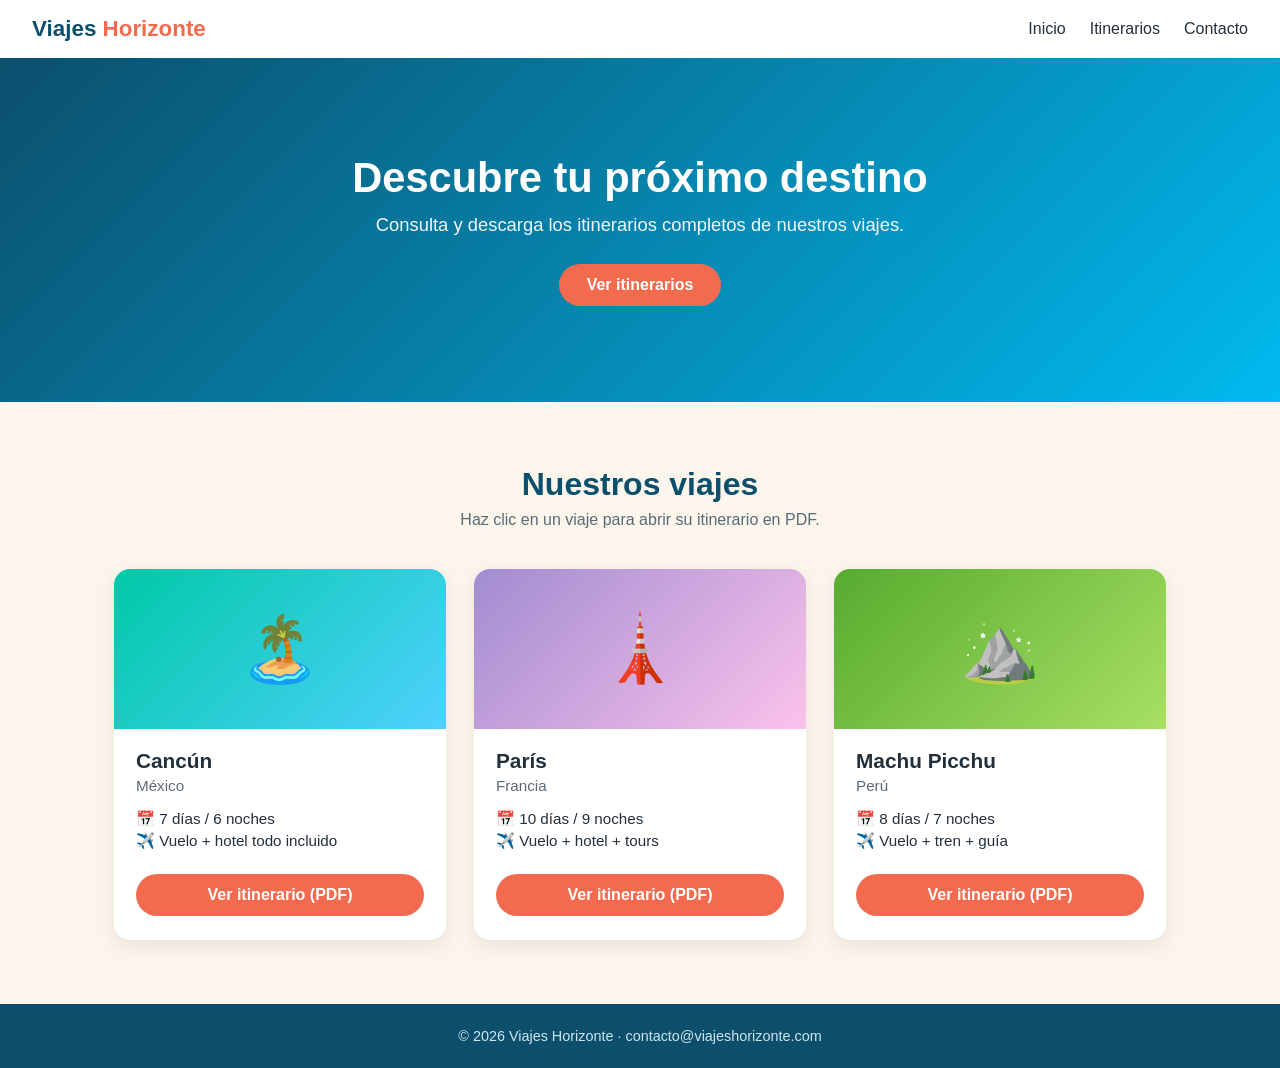
==== index.html @ 3c6ea2c0 "first upload finished website" ====
<!DOCTYPE html>
<html lang="es">
<head>
  <meta charset="UTF-8">
  <meta name="viewport" content="width=device-width, initial-scale=1.0">
  <title>Viajes Horizonte</title>
  <style>
    :root {
      --azul: #0b4f6c;
      --turquesa: #01baef;
      --arena: #fbf5ec;
      --coral: #f26b4f;
      --texto: #22303c;
    }
    * { box-sizing: border-box; }
    body {
      margin: 0;
      font-family: "Segoe UI", Arial, sans-serif;
      color: var(--texto);
      background: var(--arena);
    }

    /* Barra de navegación */
    nav {
      display: flex;
      justify-content: space-between;
      align-items: center;
      padding: 16px 32px;
      background: #fff;
      box-shadow: 0 2px 8px rgba(0,0,0,.06);
    }
    .logo { font-size: 1.4rem; font-weight: 700; color: var(--azul); text-decoration: none; }
    .logo span { color: var(--coral); }
    nav ul { list-style: none; display: flex; gap: 24px; margin: 0; padding: 0; }
    nav a { color: var(--texto); text-decoration: none; }
    nav a:hover { color: var(--coral); }

    /* Portada */
    .hero {
      padding: 96px 24px;
      text-align: center;
      color: #fff;
      background: linear-gradient(135deg, var(--azul), var(--turquesa));
    }
    .hero h1 { font-size: 2.6rem; margin: 0 0 12px; }
    .hero p { font-size: 1.15rem; margin: 0 auto 28px; max-width: 560px; opacity: .95; }
    .boton {
      display: inline-block;
      padding: 12px 28px;
      border-radius: 999px;
      background: var(--coral);
      color: #fff;
      text-decoration: none;
      font-weight: 600;
    }
    .boton:hover { filter: brightness(1.08); }

    /* Itinerarios */
    main { max-width: 1100px; margin: 0 auto; padding: 64px 24px; }
    main h2 { text-align: center; font-size: 2rem; color: var(--azul); margin: 0 0 8px; }
    .subtitulo { text-align: center; margin: 0 0 40px; color: #5a6b78; }
    .viajes {
      display: grid;
      grid-template-columns: repeat(auto-fit, minmax(280px, 1fr));
      gap: 28px;
    }
    .tarjeta {
      background: #fff;
      border-radius: 16px;
      overflow: hidden;
      box-shadow: 0 6px 20px rgba(0,0,0,.08);
      display: flex;
      flex-direction: column;
      transition: transform .2s;
    }
    .tarjeta:hover { transform: translateY(-4px); }
    .imagen {
      height: 160px;
      display: flex;
      align-items: center;
      justify-content: center;
      font-size: 4rem;
    }
    .cancun { background: linear-gradient(135deg, #00c9a7, #4fd1ff); }
    .paris  { background: linear-gradient(135deg, #a18cd1, #fbc2eb); }
    .machu  { background: linear-gradient(135deg, #56ab2f, #a8e063); }
    .contenido { padding: 20px 22px 24px; display: flex; flex-direction: column; flex: 1; }
    .contenido h3 { margin: 0 0 4px; font-size: 1.3rem; }
    .pais { margin: 0 0 12px; color: #5a6b78; font-size: .95rem; }
    .detalles { list-style: none; padding: 0; margin: 0 0 20px; font-size: .95rem; }
    .detalles li { margin: 4px 0; }
    .contenido .boton { margin-top: auto; text-align: center; }

    footer {
      text-align: center;
      padding: 24px;
      background: var(--azul);
      color: #cfe6f0;
      font-size: .9rem;
    }

    @media (max-width: 600px) {
      nav { flex-direction: column; gap: 12px; padding: 16px; }
      .hero { padding: 64px 16px; }
      .hero h1 { font-size: 2rem; }
    }
  </style>
</head>
<body>
  <nav>
    <a href="#" class="logo">Viajes <span>Horizonte</span></a>
    <ul>
      <li><a href="#">Inicio</a></li>
      <li><a href="#itinerarios">Itinerarios</a></li>
      <li><a href="#contacto">Contacto</a></li>
    </ul>
  </nav>

  <header class="hero">
    <h1>Descubre tu próximo destino</h1>
    <p>Consulta y descarga los itinerarios completos de nuestros viajes.</p>
    <a href="#itinerarios" class="boton">Ver itinerarios</a>
  </header>

  <main id="itinerarios">
    <h2>Nuestros viajes</h2>
    <p class="subtitulo">Haz clic en un viaje para abrir su itinerario en PDF.</p>

    <div class="viajes">
      <article class="tarjeta">
        <div class="imagen cancun">🏝️</div>
        <div class="contenido">
          <h3>Cancún</h3>
          <p class="pais">México</p>
          <ul class="detalles">
            <li>📅 7 días / 6 noches</li>
            <li>✈️ Vuelo + hotel todo incluido</li>
          </ul>
          <a href="pdfs/itinerario-cancun.pdf" target="_blank" class="boton">Ver itinerario (PDF)</a>
        </div>
      </article>

      <article class="tarjeta">
        <div class="imagen paris">🗼</div>
        <div class="contenido">
          <h3>París</h3>
          <p class="pais">Francia</p>
          <ul class="detalles">
            <li>📅 10 días / 9 noches</li>
            <li>✈️ Vuelo + hotel + tours</li>
          </ul>
          <a href="pdfs/itinerario-paris.pdf" target="_blank" class="boton">Ver itinerario (PDF)</a>
        </div>
      </article>

      <article class="tarjeta">
        <div class="imagen machu">⛰️</div>
        <div class="contenido">
          <h3>Machu Picchu</h3>
          <p class="pais">Perú</p>
          <ul class="detalles">
            <li>📅 8 días / 7 noches</li>
            <li>✈️ Vuelo + tren + guía</li>
          </ul>
          <a href="pdfs/itinerario-machu-picchu.pdf" target="_blank" class="boton">Ver itinerario (PDF)</a>
        </div>
      </article>
    </div>
  </main>

  <footer id="contacto">
    © 2026 Viajes Horizonte · contacto@viajeshorizonte.com
  </footer>
</body>
</html>
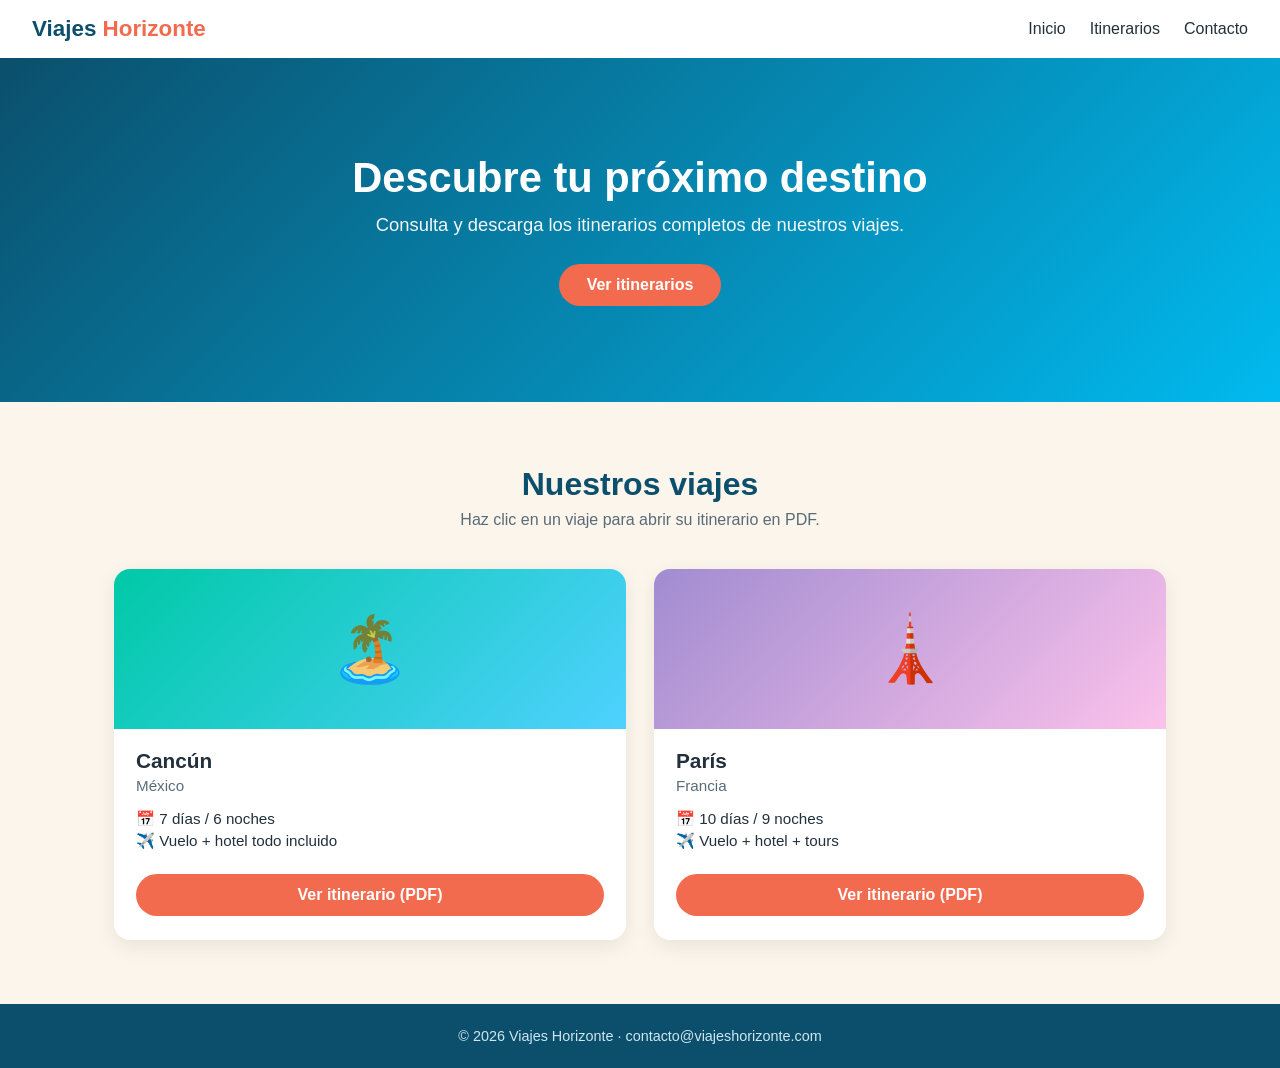
==== commit eb47c146: "fix" ====
--- a/index.html
+++ b/index.html
@@ -152,19 +152,6 @@
           <a href="pdfs/itinerario-paris.pdf" target="_blank" class="boton">Ver itinerario (PDF)</a>
         </div>
       </article>
-
-      <article class="tarjeta">
-        <div class="imagen machu">⛰️</div>
-        <div class="contenido">
-          <h3>Machu Picchu</h3>
-          <p class="pais">Perú</p>
-          <ul class="detalles">
-            <li>📅 8 días / 7 noches</li>
-            <li>✈️ Vuelo + tren + guía</li>
-          </ul>
-          <a href="pdfs/itinerario-machu-picchu.pdf" target="_blank" class="boton">Ver itinerario (PDF)</a>
-        </div>
-      </article>
     </div>
   </main>
 
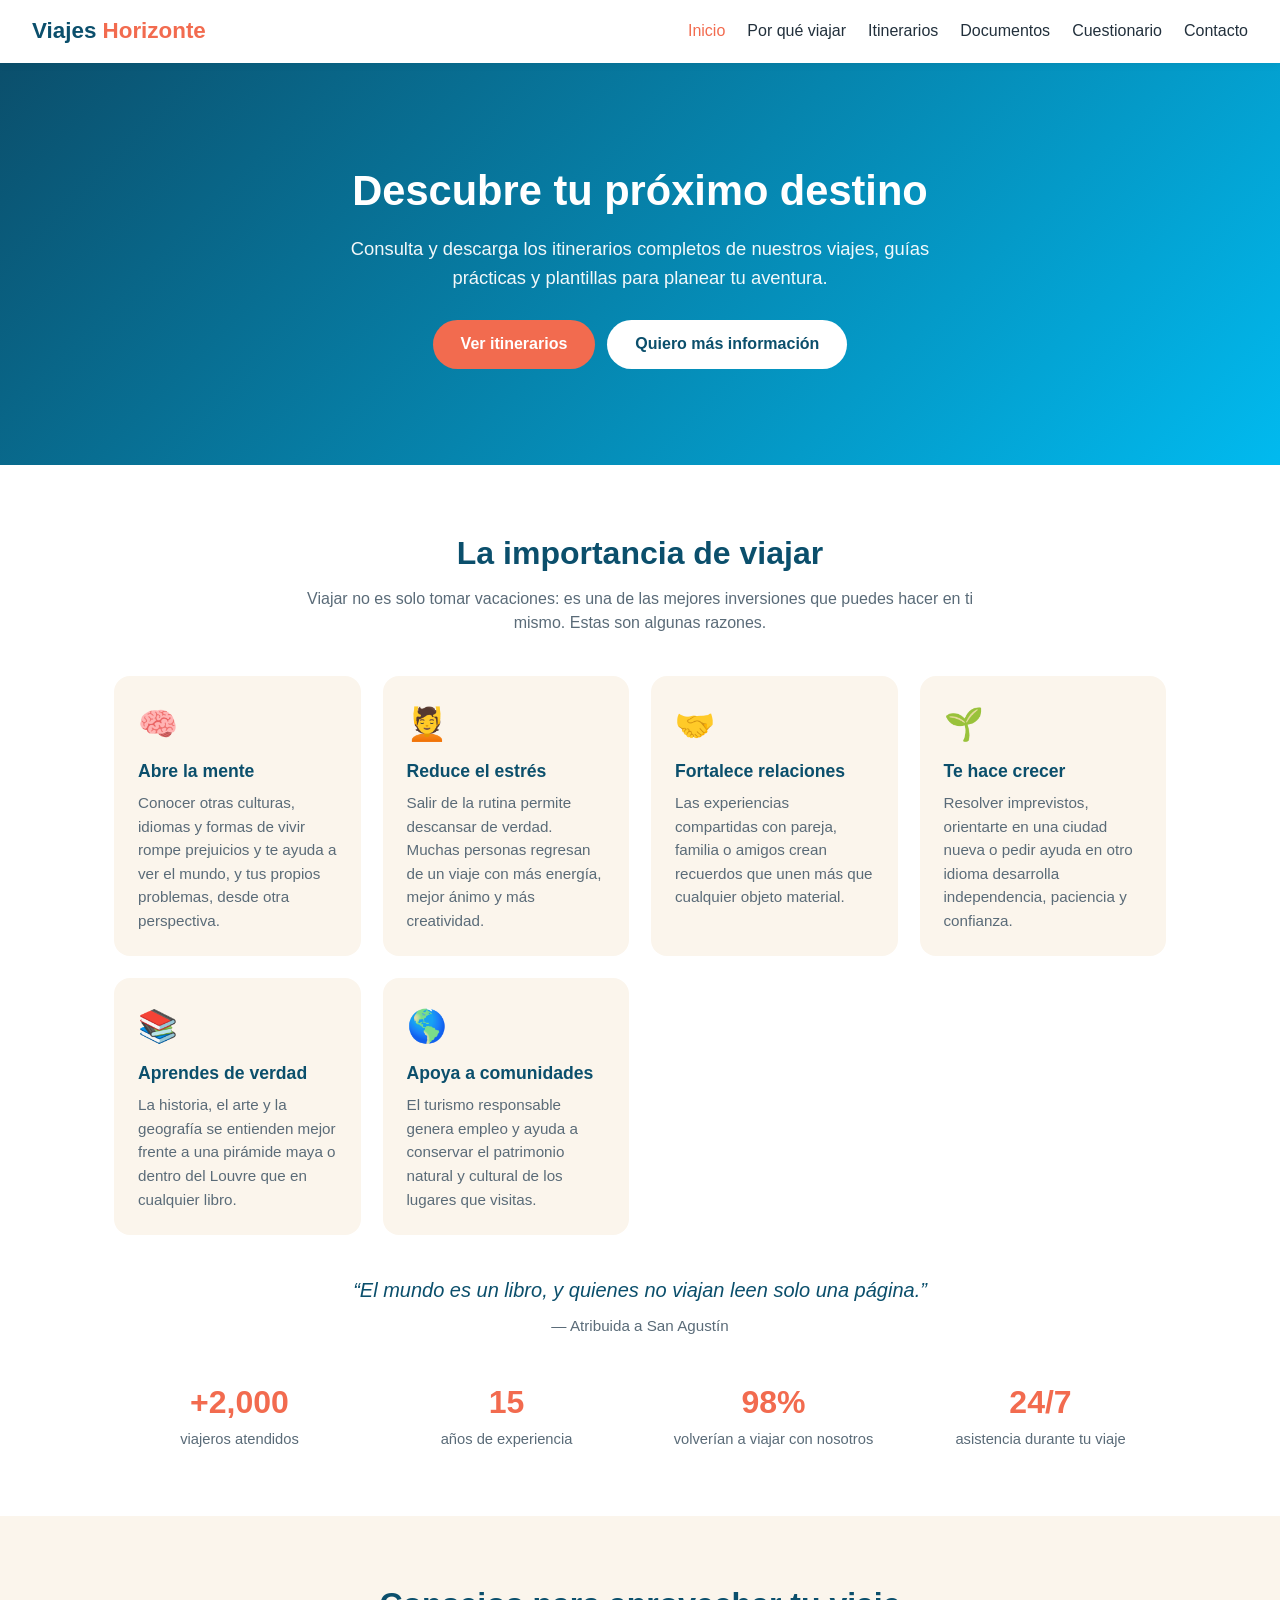
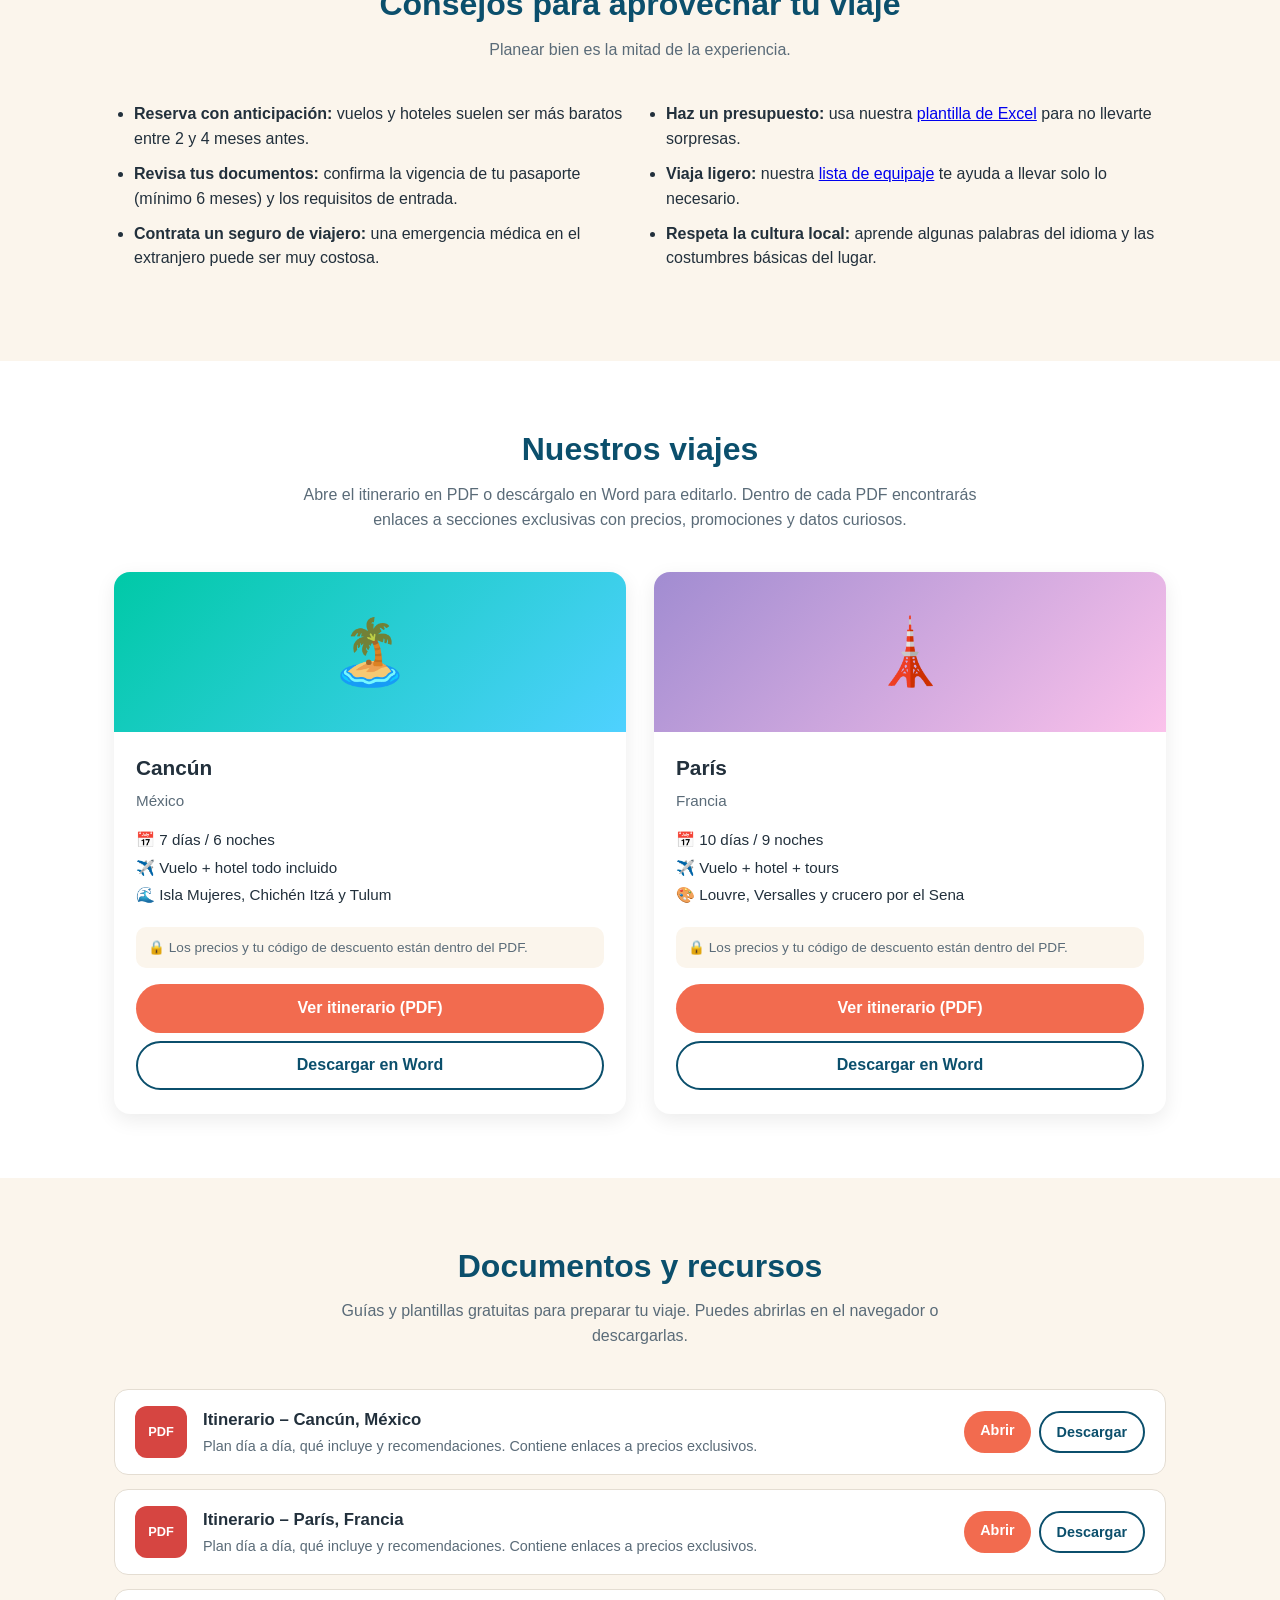
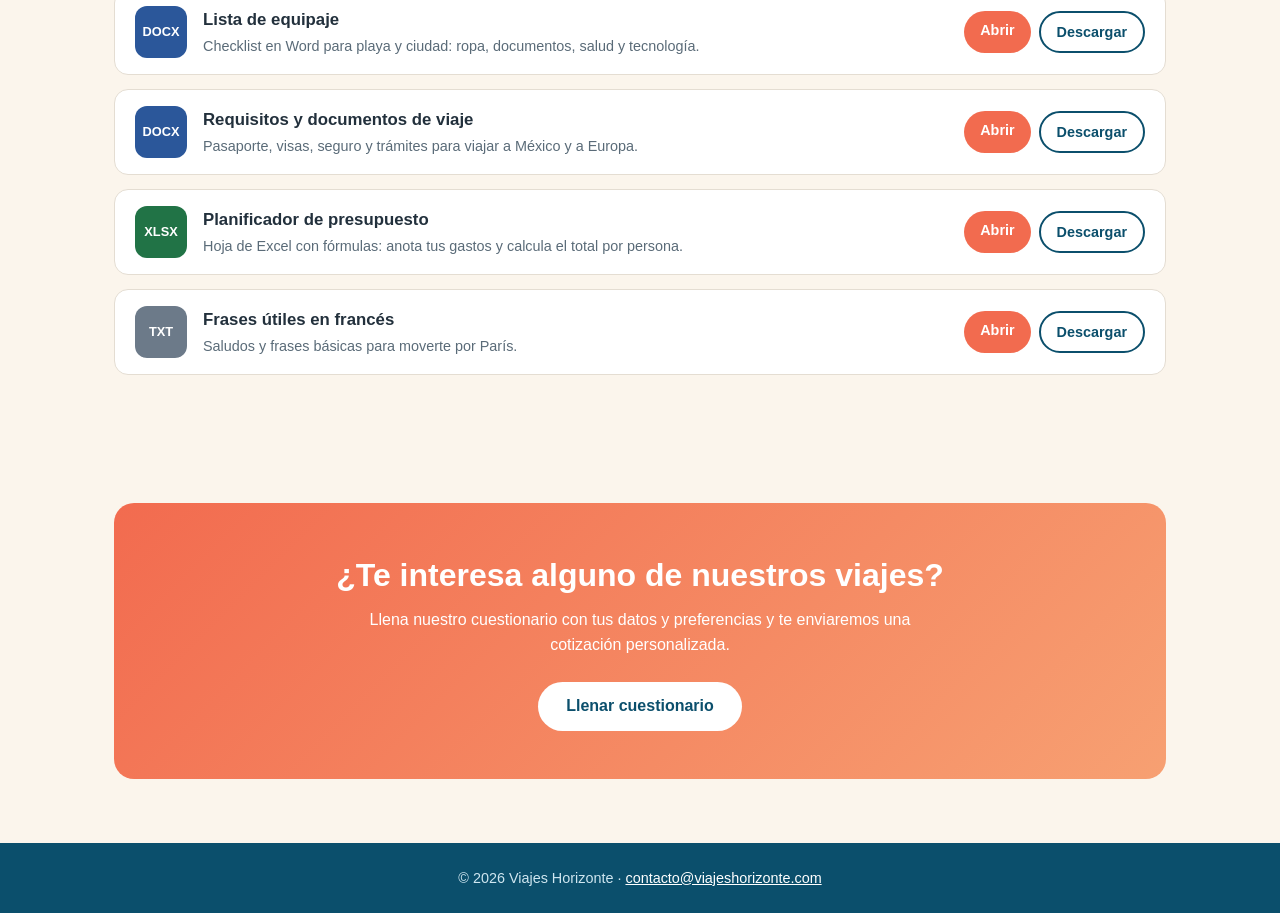
==== commit 12aa7964: "Ampliar sitio: por qué viajar, cuestionario, secciones exclusivas desde PDF y documentos descargable" ====
--- a/index.html
+++ b/index.html
@@ -4,159 +4,248 @@
   <meta charset="UTF-8">
   <meta name="viewport" content="width=device-width, initial-scale=1.0">
   <title>Viajes Horizonte</title>
-  <style>
-    :root {
-      --azul: #0b4f6c;
-      --turquesa: #01baef;
-      --arena: #fbf5ec;
-      --coral: #f26b4f;
-      --texto: #22303c;
-    }
-    * { box-sizing: border-box; }
-    body {
-      margin: 0;
-      font-family: "Segoe UI", Arial, sans-serif;
-      color: var(--texto);
-      background: var(--arena);
-    }
-
-    /* Barra de navegación */
-    nav {
-      display: flex;
-      justify-content: space-between;
-      align-items: center;
-      padding: 16px 32px;
-      background: #fff;
-      box-shadow: 0 2px 8px rgba(0,0,0,.06);
-    }
-    .logo { font-size: 1.4rem; font-weight: 700; color: var(--azul); text-decoration: none; }
-    .logo span { color: var(--coral); }
-    nav ul { list-style: none; display: flex; gap: 24px; margin: 0; padding: 0; }
-    nav a { color: var(--texto); text-decoration: none; }
-    nav a:hover { color: var(--coral); }
-
-    /* Portada */
-    .hero {
-      padding: 96px 24px;
-      text-align: center;
-      color: #fff;
-      background: linear-gradient(135deg, var(--azul), var(--turquesa));
-    }
-    .hero h1 { font-size: 2.6rem; margin: 0 0 12px; }
-    .hero p { font-size: 1.15rem; margin: 0 auto 28px; max-width: 560px; opacity: .95; }
-    .boton {
-      display: inline-block;
-      padding: 12px 28px;
-      border-radius: 999px;
-      background: var(--coral);
-      color: #fff;
-      text-decoration: none;
-      font-weight: 600;
-    }
-    .boton:hover { filter: brightness(1.08); }
-
-    /* Itinerarios */
-    main { max-width: 1100px; margin: 0 auto; padding: 64px 24px; }
-    main h2 { text-align: center; font-size: 2rem; color: var(--azul); margin: 0 0 8px; }
-    .subtitulo { text-align: center; margin: 0 0 40px; color: #5a6b78; }
-    .viajes {
-      display: grid;
-      grid-template-columns: repeat(auto-fit, minmax(280px, 1fr));
-      gap: 28px;
-    }
-    .tarjeta {
-      background: #fff;
-      border-radius: 16px;
-      overflow: hidden;
-      box-shadow: 0 6px 20px rgba(0,0,0,.08);
-      display: flex;
-      flex-direction: column;
-      transition: transform .2s;
-    }
-    .tarjeta:hover { transform: translateY(-4px); }
-    .imagen {
-      height: 160px;
-      display: flex;
-      align-items: center;
-      justify-content: center;
-      font-size: 4rem;
-    }
-    .cancun { background: linear-gradient(135deg, #00c9a7, #4fd1ff); }
-    .paris  { background: linear-gradient(135deg, #a18cd1, #fbc2eb); }
-    .machu  { background: linear-gradient(135deg, #56ab2f, #a8e063); }
-    .contenido { padding: 20px 22px 24px; display: flex; flex-direction: column; flex: 1; }
-    .contenido h3 { margin: 0 0 4px; font-size: 1.3rem; }
-    .pais { margin: 0 0 12px; color: #5a6b78; font-size: .95rem; }
-    .detalles { list-style: none; padding: 0; margin: 0 0 20px; font-size: .95rem; }
-    .detalles li { margin: 4px 0; }
-    .contenido .boton { margin-top: auto; text-align: center; }
-
-    footer {
-      text-align: center;
-      padding: 24px;
-      background: var(--azul);
-      color: #cfe6f0;
-      font-size: .9rem;
-    }
-
-    @media (max-width: 600px) {
-      nav { flex-direction: column; gap: 12px; padding: 16px; }
-      .hero { padding: 64px 16px; }
-      .hero h1 { font-size: 2rem; }
-    }
-  </style>
+  <meta name="description" content="Itinerarios de viaje, guías descargables y asesoría personalizada de Viajes Horizonte.">
+  <link rel="stylesheet" href="estilos.css">
 </head>
 <body>
   <nav>
-    <a href="#" class="logo">Viajes <span>Horizonte</span></a>
+    <a href="index.html" class="logo">Viajes <span>Horizonte</span></a>
     <ul>
-      <li><a href="#">Inicio</a></li>
+      <li><a href="#inicio" class="activo">Inicio</a></li>
+      <li><a href="#por-que-viajar">Por qué viajar</a></li>
       <li><a href="#itinerarios">Itinerarios</a></li>
+      <li><a href="#documentos">Documentos</a></li>
+      <li><a href="cuestionario.html">Cuestionario</a></li>
       <li><a href="#contacto">Contacto</a></li>
     </ul>
   </nav>
 
-  <header class="hero">
+  <header class="hero" id="inicio">
     <h1>Descubre tu próximo destino</h1>
-    <p>Consulta y descarga los itinerarios completos de nuestros viajes.</p>
-    <a href="#itinerarios" class="boton">Ver itinerarios</a>
+    <p>Consulta y descarga los itinerarios completos de nuestros viajes, guías prácticas y plantillas para planear tu aventura.</p>
+    <div class="acciones">
+      <a href="#itinerarios" class="boton">Ver itinerarios</a>
+      <a href="cuestionario.html" class="boton secundario">Quiero más información</a>
+    </div>
   </header>
 
-  <main id="itinerarios">
-    <h2>Nuestros viajes</h2>
-    <p class="subtitulo">Haz clic en un viaje para abrir su itinerario en PDF.</p>
-
-    <div class="viajes">
-      <article class="tarjeta">
-        <div class="imagen cancun">🏝️</div>
-        <div class="contenido">
-          <h3>Cancún</h3>
-          <p class="pais">México</p>
-          <ul class="detalles">
-            <li>📅 7 días / 6 noches</li>
-            <li>✈️ Vuelo + hotel todo incluido</li>
-          </ul>
-          <a href="pdfs/itinerario-cancun.pdf" target="_blank" class="boton">Ver itinerario (PDF)</a>
-        </div>
-      </article>
-
-      <article class="tarjeta">
-        <div class="imagen paris">🗼</div>
-        <div class="contenido">
-          <h3>París</h3>
-          <p class="pais">Francia</p>
-          <ul class="detalles">
-            <li>📅 10 días / 9 noches</li>
-            <li>✈️ Vuelo + hotel + tours</li>
-          </ul>
-          <a href="pdfs/itinerario-paris.pdf" target="_blank" class="boton">Ver itinerario (PDF)</a>
-        </div>
-      </article>
+  <!-- La importancia de viajar -->
+  <div class="banda">
+    <section id="por-que-viajar">
+      <h2>La importancia de viajar</h2>
+      <p class="subtitulo">Viajar no es solo tomar vacaciones: es una de las mejores inversiones que puedes hacer en ti mismo. Estas son algunas razones.</p>
+
+      <div class="beneficios">
+        <article class="beneficio">
+          <div class="icono">🧠</div>
+          <h3>Abre la mente</h3>
+          <p>Conocer otras culturas, idiomas y formas de vivir rompe prejuicios y te ayuda a ver el mundo, y tus propios problemas, desde otra perspectiva.</p>
+        </article>
+        <article class="beneficio">
+          <div class="icono">💆</div>
+          <h3>Reduce el estrés</h3>
+          <p>Salir de la rutina permite descansar de verdad. Muchas personas regresan de un viaje con más energía, mejor ánimo y más creatividad.</p>
+        </article>
+        <article class="beneficio">
+          <div class="icono">🤝</div>
+          <h3>Fortalece relaciones</h3>
+          <p>Las experiencias compartidas con pareja, familia o amigos crean recuerdos que unen más que cualquier objeto material.</p>
+        </article>
+        <article class="beneficio">
+          <div class="icono">🌱</div>
+          <h3>Te hace crecer</h3>
+          <p>Resolver imprevistos, orientarte en una ciudad nueva o pedir ayuda en otro idioma desarrolla independencia, paciencia y confianza.</p>
+        </article>
+        <article class="beneficio">
+          <div class="icono">📚</div>
+          <h3>Aprendes de verdad</h3>
+          <p>La historia, el arte y la geografía se entienden mejor frente a una pirámide maya o dentro del Louvre que en cualquier libro.</p>
+        </article>
+        <article class="beneficio">
+          <div class="icono">🌎</div>
+          <h3>Apoya a comunidades</h3>
+          <p>El turismo responsable genera empleo y ayuda a conservar el patrimonio natural y cultural de los lugares que visitas.</p>
+        </article>
+      </div>
+
+      <blockquote class="cita">
+        “El mundo es un libro, y quienes no viajan leen solo una página.”
+        <cite>— Atribuida a San Agustín</cite>
+      </blockquote>
+
+      <div class="cifras">
+        <div class="cifra"><strong>+2,000</strong><span>viajeros atendidos</span></div>
+        <div class="cifra"><strong>15</strong><span>años de experiencia</span></div>
+        <div class="cifra"><strong>98%</strong><span>volverían a viajar con nosotros</span></div>
+        <div class="cifra"><strong>24/7</strong><span>asistencia durante tu viaje</span></div>
+      </div>
+    </section>
+  </div>
+
+  <section>
+    <h2>Consejos para aprovechar tu viaje</h2>
+    <p class="subtitulo">Planear bien es la mitad de la experiencia.</p>
+    <ul class="consejos">
+      <li><strong>Reserva con anticipación:</strong> vuelos y hoteles suelen ser más baratos entre 2 y 4 meses antes.</li>
+      <li><strong>Revisa tus documentos:</strong> confirma la vigencia de tu pasaporte (mínimo 6 meses) y los requisitos de entrada.</li>
+      <li><strong>Contrata un seguro de viajero:</strong> una emergencia médica en el extranjero puede ser muy costosa.</li>
+      <li><strong>Haz un presupuesto:</strong> usa nuestra <a href="#documentos">plantilla de Excel</a> para no llevarte sorpresas.</li>
+      <li><strong>Viaja ligero:</strong> nuestra <a href="#documentos">lista de equipaje</a> te ayuda a llevar solo lo necesario.</li>
+      <li><strong>Respeta la cultura local:</strong> aprende algunas palabras del idioma y las costumbres básicas del lugar.</li>
+    </ul>
+  </section>
+
+  <!-- Itinerarios -->
+  <div class="banda">
+    <section id="itinerarios">
+      <h2>Nuestros viajes</h2>
+      <p class="subtitulo">Abre el itinerario en PDF o descárgalo en Word para editarlo. Dentro de cada PDF encontrarás enlaces a secciones exclusivas con precios, promociones y datos curiosos.</p>
+
+      <div class="viajes">
+        <article class="tarjeta">
+          <div class="imagen cancun">🏝️</div>
+          <div class="contenido">
+            <h3>Cancún</h3>
+            <p class="pais">México</p>
+            <ul class="detalles">
+              <li>📅 7 días / 6 noches</li>
+              <li>✈️ Vuelo + hotel todo incluido</li>
+              <li>🌊 Isla Mujeres, Chichén Itzá y Tulum</li>
+            </ul>
+            <p class="nota-pdf">🔒 Los precios y tu código de descuento están dentro del PDF.</p>
+            <div class="acciones">
+              <a href="pdfs/itinerario-cancun.pdf" target="_blank" rel="noopener" class="boton">Ver itinerario (PDF)</a>
+              <a href="documentos/itinerario-cancun.docx" download class="boton contorno">Descargar en Word</a>
+            </div>
+          </div>
+        </article>
+
+        <article class="tarjeta">
+          <div class="imagen paris">🗼</div>
+          <div class="contenido">
+            <h3>París</h3>
+            <p class="pais">Francia</p>
+            <ul class="detalles">
+              <li>📅 10 días / 9 noches</li>
+              <li>✈️ Vuelo + hotel + tours</li>
+              <li>🎨 Louvre, Versalles y crucero por el Sena</li>
+            </ul>
+            <p class="nota-pdf">🔒 Los precios y tu código de descuento están dentro del PDF.</p>
+            <div class="acciones">
+              <a href="pdfs/itinerario-paris.pdf" target="_blank" rel="noopener" class="boton">Ver itinerario (PDF)</a>
+              <a href="documentos/itinerario-paris.docx" download class="boton contorno">Descargar en Word</a>
+            </div>
+          </div>
+        </article>
+      </div>
+    </section>
+  </div>
+
+  <!-- Documentos descargables -->
+  <section id="documentos">
+    <h2>Documentos y recursos</h2>
+    <p class="subtitulo">Guías y plantillas gratuitas para preparar tu viaje. Puedes abrirlas en el navegador o descargarlas.</p>
+
+    <div class="documentos">
+      <div class="documento">
+        <div class="tipo pdf">PDF</div>
+        <div class="info">
+          <h3>Itinerario – Cancún, México</h3>
+          <p>Plan día a día, qué incluye y recomendaciones. Contiene enlaces a precios exclusivos.</p>
+        </div>
+        <div class="acciones">
+          <a class="boton chico" href="pdfs/itinerario-cancun.pdf" target="_blank" rel="noopener">Abrir</a>
+          <a class="boton chico contorno" href="pdfs/itinerario-cancun.pdf" download>Descargar</a>
+        </div>
+      </div>
+
+      <div class="documento">
+        <div class="tipo pdf">PDF</div>
+        <div class="info">
+          <h3>Itinerario – París, Francia</h3>
+          <p>Plan día a día, qué incluye y recomendaciones. Contiene enlaces a precios exclusivos.</p>
+        </div>
+        <div class="acciones">
+          <a class="boton chico" href="pdfs/itinerario-paris.pdf" target="_blank" rel="noopener">Abrir</a>
+          <a class="boton chico contorno" href="pdfs/itinerario-paris.pdf" download>Descargar</a>
+        </div>
+      </div>
+
+      <div class="documento">
+        <div class="tipo docx">DOCX</div>
+        <div class="info">
+          <h3>Lista de equipaje</h3>
+          <p>Checklist en Word para playa y ciudad: ropa, documentos, salud y tecnología.</p>
+        </div>
+        <div class="acciones">
+          <a class="boton chico" data-abrir-office href="documentos/lista-de-equipaje.docx" target="_blank" rel="noopener">Abrir</a>
+          <a class="boton chico contorno" href="documentos/lista-de-equipaje.docx" download>Descargar</a>
+        </div>
+      </div>
+
+      <div class="documento">
+        <div class="tipo docx">DOCX</div>
+        <div class="info">
+          <h3>Requisitos y documentos de viaje</h3>
+          <p>Pasaporte, visas, seguro y trámites para viajar a México y a Europa.</p>
+        </div>
+        <div class="acciones">
+          <a class="boton chico" data-abrir-office href="documentos/requisitos-de-viaje.docx" target="_blank" rel="noopener">Abrir</a>
+          <a class="boton chico contorno" href="documentos/requisitos-de-viaje.docx" download>Descargar</a>
+        </div>
+      </div>
+
+      <div class="documento">
+        <div class="tipo xlsx">XLSX</div>
+        <div class="info">
+          <h3>Planificador de presupuesto</h3>
+          <p>Hoja de Excel con fórmulas: anota tus gastos y calcula el total por persona.</p>
+        </div>
+        <div class="acciones">
+          <a class="boton chico" data-abrir-office href="documentos/planificador-de-presupuesto.xlsx" target="_blank" rel="noopener">Abrir</a>
+          <a class="boton chico contorno" href="documentos/planificador-de-presupuesto.xlsx" download>Descargar</a>
+        </div>
+      </div>
+
+      <div class="documento">
+        <div class="tipo txt">TXT</div>
+        <div class="info">
+          <h3>Frases útiles en francés</h3>
+          <p>Saludos y frases básicas para moverte por París.</p>
+        </div>
+        <div class="acciones">
+          <a class="boton chico" href="documentos/frases-utiles-frances.txt" target="_blank" rel="noopener">Abrir</a>
+          <a class="boton chico contorno" href="documentos/frases-utiles-frances.txt" download>Descargar</a>
+        </div>
+      </div>
     </div>
-  </main>
+  </section>
+
+  <section>
+    <div class="cta">
+      <h2>¿Te interesa alguno de nuestros viajes?</h2>
+      <p>Llena nuestro cuestionario con tus datos y preferencias y te enviaremos una cotización personalizada.</p>
+      <a href="cuestionario.html" class="boton secundario">Llenar cuestionario</a>
+    </div>
+  </section>
 
   <footer id="contacto">
-    © 2026 Viajes Horizonte · contacto@viajeshorizonte.com
+    © 2026 Viajes Horizonte · <a href="mailto:contacto@viajeshorizonte.com">contacto@viajeshorizonte.com</a>
   </footer>
+
+  <script>
+    // Los archivos de Word y Excel no se pueden mostrar directamente en el navegador.
+    // Cuando la página está publicada (p. ej. GitHub Pages), "Abrir" usa el visor
+    // gratuito de Microsoft Office Online. En local, el archivo simplemente se descarga.
+    (function () {
+      var publico = /^https?:$/.test(location.protocol) &&
+                    !/^(localhost|127\.0\.0\.1)$/.test(location.hostname);
+      if (!publico) return;
+      document.querySelectorAll('[data-abrir-office]').forEach(function (a) {
+        var absoluta = new URL(a.getAttribute('href'), location.href).href;
+        a.href = 'https://view.officeapps.live.com/op/view.aspx?src=' + encodeURIComponent(absoluta);
+      });
+    })();
+  </script>
 </body>
 </html>
--- a/estilos.css
+++ b/estilos.css
@@ -0,0 +1,267 @@
+:root {
+  --azul: #0b4f6c;
+  --turquesa: #01baef;
+  --arena: #fbf5ec;
+  --coral: #f26b4f;
+  --texto: #22303c;
+  --gris: #5a6b78;
+  --borde: #e4ddd2;
+}
+* { box-sizing: border-box; }
+html { scroll-behavior: smooth; }
+body {
+  margin: 0;
+  font-family: "Segoe UI", Arial, sans-serif;
+  color: var(--texto);
+  background: var(--arena);
+  line-height: 1.55;
+}
+img { max-width: 100%; }
+
+/* Barra de navegación */
+nav {
+  position: sticky; top: 0; z-index: 10;
+  display: flex; justify-content: space-between; align-items: center;
+  padding: 14px 32px;
+  background: #fff;
+  box-shadow: 0 2px 8px rgba(0,0,0,.06);
+}
+.logo { font-size: 1.4rem; font-weight: 700; color: var(--azul); text-decoration: none; }
+.logo span { color: var(--coral); }
+nav ul { list-style: none; display: flex; flex-wrap: wrap; gap: 22px; margin: 0; padding: 0; }
+nav a { color: var(--texto); text-decoration: none; }
+nav a:hover, nav a.activo { color: var(--coral); }
+
+/* Portada */
+.hero {
+  padding: 96px 24px;
+  text-align: center;
+  color: #fff;
+  background: linear-gradient(135deg, var(--azul), var(--turquesa));
+}
+.hero h1 { font-size: 2.6rem; margin: 0 0 12px; }
+.hero p { font-size: 1.15rem; margin: 0 auto 28px; max-width: 600px; opacity: .95; }
+.hero .acciones { display: flex; gap: 12px; justify-content: center; flex-wrap: wrap; }
+.hero.chico { padding: 64px 24px; }
+
+.boton {
+  display: inline-block;
+  padding: 12px 28px;
+  border: 0;
+  border-radius: 999px;
+  background: var(--coral);
+  color: #fff;
+  font: inherit;
+  font-weight: 600;
+  text-decoration: none;
+  cursor: pointer;
+}
+.boton:hover { filter: brightness(1.08); }
+.boton.secundario { background: #fff; color: var(--azul); }
+.boton.contorno { background: transparent; color: var(--azul); border: 2px solid var(--azul); padding: 10px 24px; }
+.boton.chico { padding: 8px 16px; font-size: .9rem; }
+
+/* Secciones */
+section { max-width: 1100px; margin: 0 auto; padding: 64px 24px; }
+section h2 { text-align: center; font-size: 2rem; color: var(--azul); margin: 0 0 8px; }
+.subtitulo { text-align: center; margin: 0 auto 40px; color: var(--gris); max-width: 680px; }
+.banda { background: #fff; }
+.banda > section { padding-top: 64px; padding-bottom: 64px; }
+
+/* Importancia de viajar */
+.beneficios {
+  display: grid;
+  grid-template-columns: repeat(auto-fit, minmax(230px, 1fr));
+  gap: 22px;
+}
+.beneficio {
+  background: var(--arena);
+  border-radius: 16px;
+  padding: 24px;
+}
+.beneficio .icono { font-size: 2rem; }
+.beneficio h3 { margin: 8px 0 6px; color: var(--azul); font-size: 1.1rem; }
+.beneficio p { margin: 0; color: var(--gris); font-size: .95rem; }
+.cita {
+  margin: 40px auto 0;
+  max-width: 720px;
+  text-align: center;
+  font-size: 1.25rem;
+  font-style: italic;
+  color: var(--azul);
+}
+.cita cite { display: block; margin-top: 8px; font-size: .95rem; font-style: normal; color: var(--gris); }
+.cifras {
+  display: grid;
+  grid-template-columns: repeat(auto-fit, minmax(180px, 1fr));
+  gap: 16px;
+  margin-top: 40px;
+  text-align: center;
+}
+.cifra strong { display: block; font-size: 2rem; color: var(--coral); }
+.cifra span { color: var(--gris); font-size: .92rem; }
+.consejos { columns: 2 300px; column-gap: 32px; padding-left: 20px; }
+.consejos li { margin-bottom: 10px; break-inside: avoid; }
+
+/* Itinerarios */
+.viajes {
+  display: grid;
+  grid-template-columns: repeat(auto-fit, minmax(280px, 1fr));
+  gap: 28px;
+}
+.tarjeta {
+  background: #fff;
+  border-radius: 16px;
+  overflow: hidden;
+  box-shadow: 0 6px 20px rgba(0,0,0,.08);
+  display: flex;
+  flex-direction: column;
+  transition: transform .2s;
+}
+.tarjeta:hover { transform: translateY(-4px); }
+.imagen { height: 160px; display: flex; align-items: center; justify-content: center; font-size: 4rem; }
+.cancun { background: linear-gradient(135deg, #00c9a7, #4fd1ff); }
+.paris  { background: linear-gradient(135deg, #a18cd1, #fbc2eb); }
+.contenido { padding: 20px 22px 24px; display: flex; flex-direction: column; flex: 1; }
+.contenido h3 { margin: 0 0 4px; font-size: 1.3rem; }
+.pais { margin: 0 0 12px; color: var(--gris); font-size: .95rem; }
+.detalles { list-style: none; padding: 0; margin: 0 0 16px; font-size: .95rem; }
+.detalles li { margin: 4px 0; }
+.nota-pdf { font-size: .85rem; color: var(--gris); background: var(--arena); border-radius: 10px; padding: 10px 12px; margin: 0 0 16px; }
+.contenido .acciones { margin-top: auto; display: flex; flex-direction: column; gap: 8px; }
+.contenido .boton { text-align: center; }
+
+/* Documentos */
+.documentos { display: grid; gap: 14px; }
+.documento {
+  display: flex; align-items: center; gap: 16px;
+  background: #fff;
+  border: 1px solid var(--borde);
+  border-radius: 14px;
+  padding: 16px 20px;
+}
+.documento .tipo {
+  flex: none;
+  width: 52px; height: 52px;
+  border-radius: 12px;
+  display: flex; align-items: center; justify-content: center;
+  font-weight: 700; font-size: .8rem; color: #fff;
+}
+.tipo.pdf  { background: #d64541; }
+.tipo.docx { background: #2b579a; }
+.tipo.xlsx { background: #217346; }
+.tipo.txt  { background: #6c7a89; }
+.documento .info { flex: 1; min-width: 0; }
+.documento h3 { margin: 0; font-size: 1.05rem; }
+.documento p { margin: 2px 0 0; color: var(--gris); font-size: .9rem; }
+.documento .acciones { display: flex; gap: 8px; flex-wrap: wrap; justify-content: flex-end; }
+
+/* Llamado a la acción */
+.cta {
+  text-align: center;
+  background: linear-gradient(135deg, var(--coral), #f7a072);
+  color: #fff;
+  border-radius: 20px;
+  padding: 48px 24px;
+}
+.cta h2 { color: #fff; }
+.cta p { margin: 0 auto 24px; max-width: 560px; }
+
+/* Formulario */
+form.cuestionario { max-width: 820px; margin: 0 auto; }
+fieldset {
+  border: 0;
+  background: #fff;
+  border-radius: 16px;
+  padding: 24px 28px 28px;
+  margin: 0 0 24px;
+  box-shadow: 0 4px 14px rgba(0,0,0,.05);
+}
+legend {
+  float: left; width: 100%;
+  font-size: 1.2rem; font-weight: 700; color: var(--azul);
+  margin-bottom: 16px;
+}
+.campos { clear: both; display: grid; grid-template-columns: repeat(2, 1fr); gap: 16px 20px; }
+.campo { display: flex; flex-direction: column; gap: 6px; }
+.campo.completo { grid-column: 1 / -1; }
+label, .etiqueta { font-weight: 600; font-size: .95rem; }
+.req { color: var(--coral); }
+input[type=text], input[type=email], input[type=tel], input[type=date], input[type=number], select, textarea {
+  font: inherit;
+  padding: 10px 12px;
+  border: 1px solid #cdd5db;
+  border-radius: 10px;
+  background: #fff;
+  color: var(--texto);
+}
+textarea { min-height: 110px; resize: vertical; }
+input:focus, select:focus, textarea:focus { outline: 2px solid var(--turquesa); outline-offset: 1px; border-color: transparent; }
+.opciones { display: flex; flex-wrap: wrap; gap: 8px 18px; font-weight: 400; }
+.opciones label { font-weight: 400; display: flex; align-items: center; gap: 6px; }
+.ayuda { font-size: .85rem; color: var(--gris); font-weight: 400; }
+.error { font-size: .85rem; color: #c0392b; min-height: 1em; }
+.invalido { border-color: #c0392b !important; }
+.enviar { text-align: center; }
+.confirmacion {
+  display: none;
+  max-width: 820px; margin: 0 auto;
+  background: #fff; border-radius: 16px; padding: 32px;
+  box-shadow: 0 4px 14px rgba(0,0,0,.05);
+}
+.confirmacion.visible { display: block; }
+.confirmacion h2 { text-align: left; }
+.resumen { width: 100%; border-collapse: collapse; margin: 16px 0 24px; }
+.resumen th, .resumen td { text-align: left; padding: 8px 10px; border-bottom: 1px solid var(--borde); vertical-align: top; }
+.resumen th { width: 40%; color: var(--gris); font-weight: 600; }
+
+/* Páginas exclusivas */
+.sello {
+  display: inline-block;
+  background: rgba(255,255,255,.2);
+  border: 1px solid rgba(255,255,255,.5);
+  border-radius: 999px;
+  padding: 4px 14px;
+  font-size: .85rem;
+  margin-bottom: 14px;
+}
+.tabla-precios { width: 100%; border-collapse: collapse; background: #fff; border-radius: 14px; overflow: hidden; box-shadow: 0 4px 14px rgba(0,0,0,.05); }
+.tabla-precios th, .tabla-precios td { padding: 14px 16px; text-align: left; border-bottom: 1px solid var(--borde); }
+.tabla-precios thead th { background: var(--azul); color: #fff; }
+.tabla-precios td.precio { font-weight: 700; color: var(--azul); white-space: nowrap; }
+.tabla-scroll { overflow-x: auto; }
+.codigo {
+  margin: 32px auto 0; max-width: 520px; text-align: center;
+  border: 2px dashed var(--coral); border-radius: 16px; padding: 24px; background: #fff;
+}
+.codigo strong { display: block; font-size: 1.8rem; letter-spacing: 3px; color: var(--coral); margin: 6px 0; }
+.curiosidades { display: grid; grid-template-columns: repeat(auto-fit, minmax(240px, 1fr)); gap: 18px; }
+.curiosidad { background: #fff; border-radius: 14px; padding: 20px; box-shadow: 0 4px 14px rgba(0,0,0,.05); }
+.curiosidad h3 { margin: 0 0 6px; font-size: 1.05rem; color: var(--azul); }
+.curiosidad p { margin: 0; color: var(--gris); font-size: .95rem; }
+.hero.cancun { background: linear-gradient(135deg, #006d5b, #0a7fb0); }
+.hero.paris  { background: linear-gradient(135deg, #4b3a7a, #9b4f8f); }
+.bloqueado { max-width: 560px; margin: 80px auto; text-align: center; background: #fff; border-radius: 16px; padding: 40px 28px; }
+.bloqueado .icono { font-size: 3rem; }
+.oculto { display: none !important; }
+
+footer {
+  text-align: center;
+  padding: 24px;
+  background: var(--azul);
+  color: #cfe6f0;
+  font-size: .9rem;
+}
+footer a { color: #fff; }
+
+@media (max-width: 700px) {
+  nav { flex-direction: column; gap: 10px; padding: 12px 16px; position: static; }
+  nav ul { justify-content: center; gap: 14px; }
+  .hero { padding: 64px 16px; }
+  .hero h1 { font-size: 2rem; }
+  section { padding: 48px 16px; }
+  .campos { grid-template-columns: 1fr; }
+  fieldset { padding: 20px 18px 22px; }
+  .documento { flex-wrap: wrap; }
+  .documento .acciones { width: 100%; justify-content: flex-start; }
+}
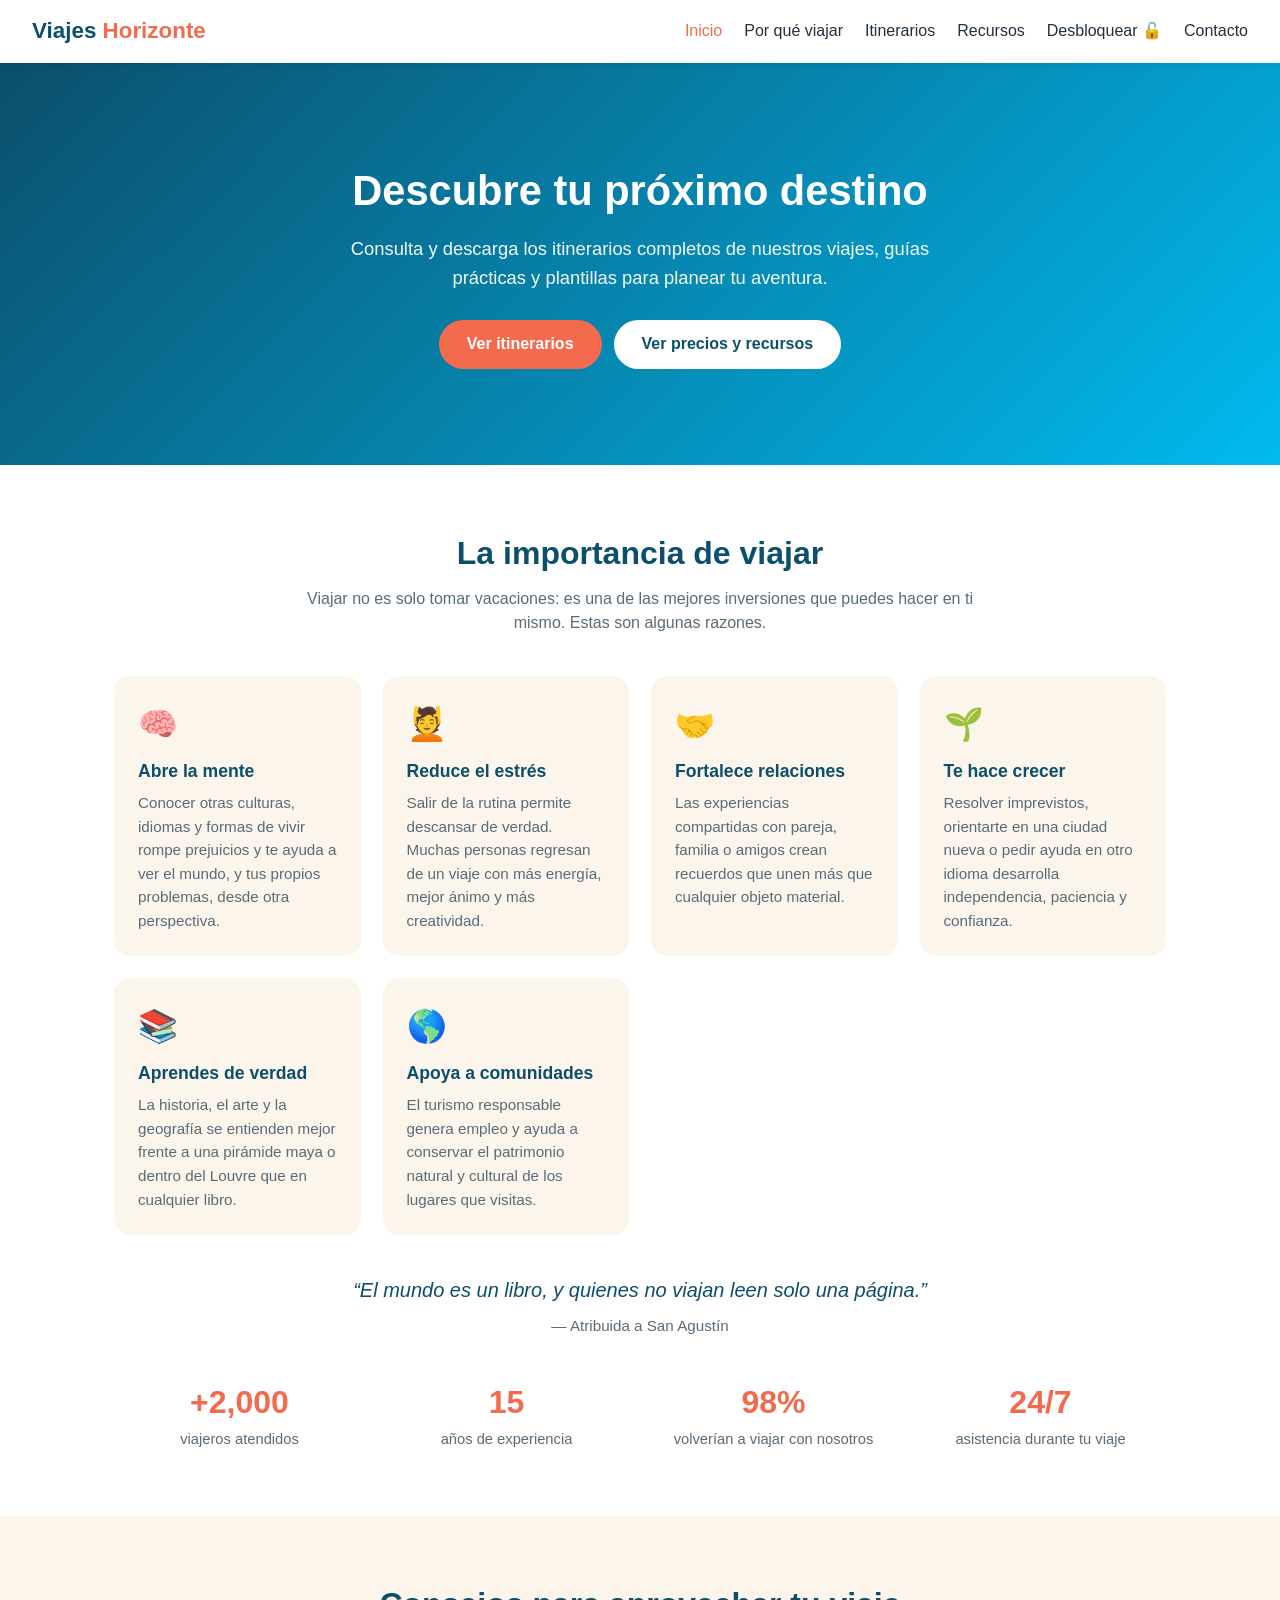
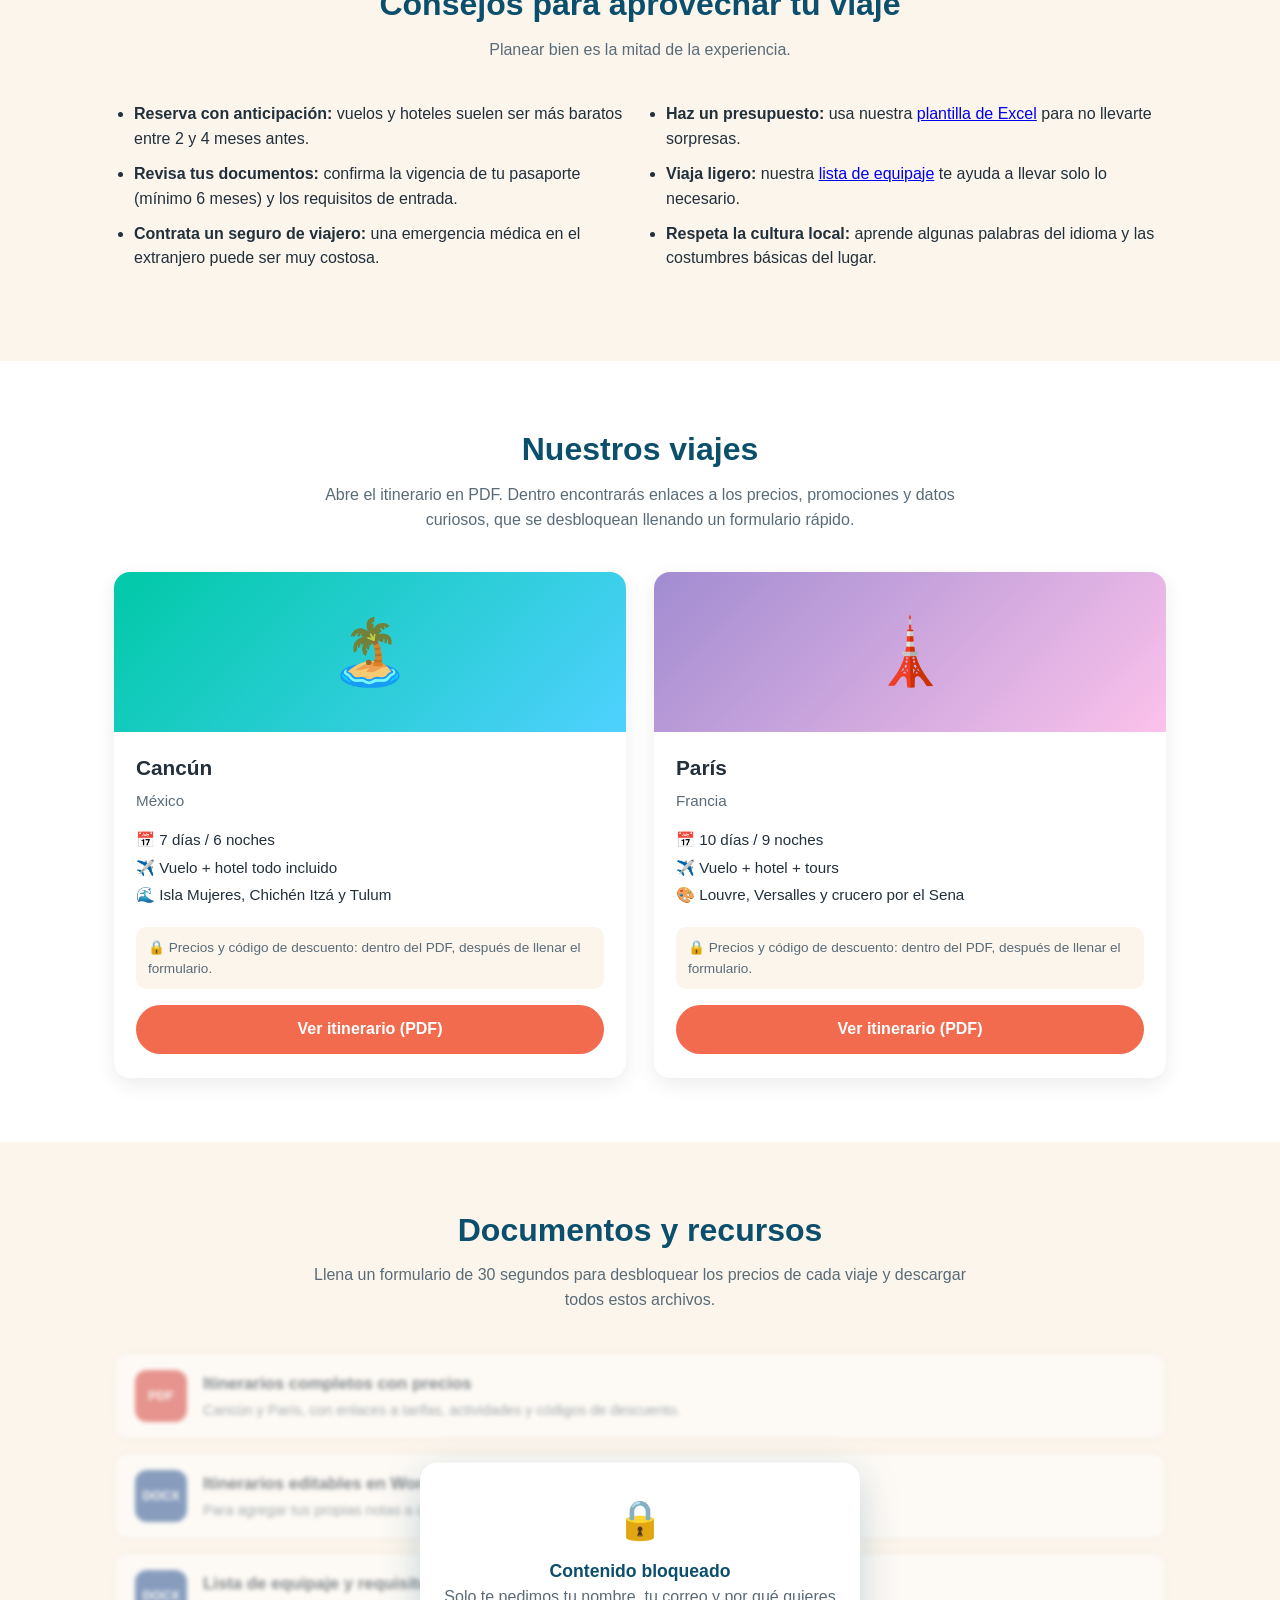
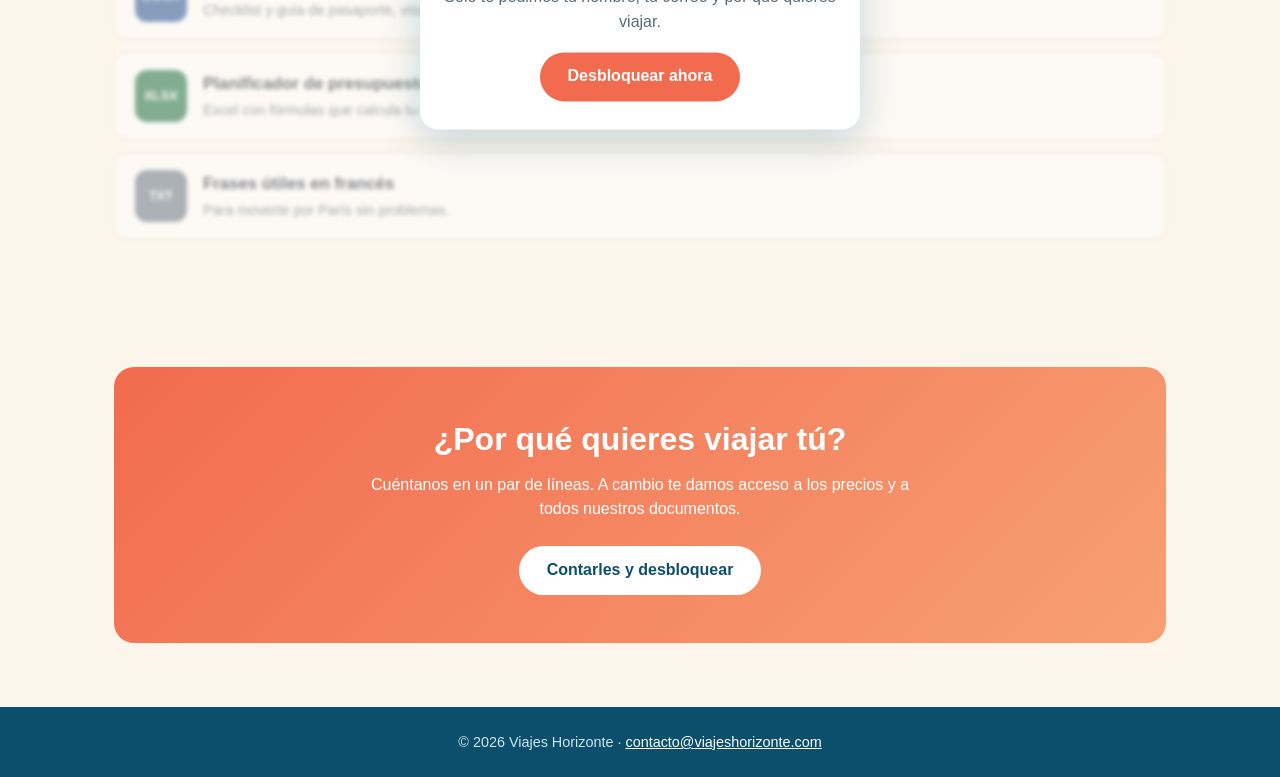
==== commit 3c3385a2: "Pedir formulario para ver precios y recursos - Cuestionario simplificado: nombre, correo y por qué q" ====
--- a/index.html
+++ b/index.html
@@ -6,6 +6,7 @@
   <title>Viajes Horizonte</title>
   <meta name="description" content="Itinerarios de viaje, guías descargables y asesoría personalizada de Viajes Horizonte.">
   <link rel="stylesheet" href="estilos.css">
+  <script src="acceso.js"></script>
 </head>
 <body>
   <nav>
@@ -14,8 +15,8 @@
       <li><a href="#inicio" class="activo">Inicio</a></li>
       <li><a href="#por-que-viajar">Por qué viajar</a></li>
       <li><a href="#itinerarios">Itinerarios</a></li>
-      <li><a href="#documentos">Documentos</a></li>
-      <li><a href="cuestionario.html">Cuestionario</a></li>
+      <li><a href="#documentos">Recursos</a></li>
+      <li><a href="cuestionario.html" data-si-registrado="recursos.html">Desbloquear 🔓</a></li>
       <li><a href="#contacto">Contacto</a></li>
     </ul>
   </nav>
@@ -25,7 +26,7 @@
     <p>Consulta y descarga los itinerarios completos de nuestros viajes, guías prácticas y plantillas para planear tu aventura.</p>
     <div class="acciones">
       <a href="#itinerarios" class="boton">Ver itinerarios</a>
-      <a href="cuestionario.html" class="boton secundario">Quiero más información</a>
+      <a href="cuestionario.html" class="boton secundario" data-si-registrado="recursos.html">Ver precios y recursos</a>
     </div>
   </header>
 
@@ -89,8 +90,8 @@
       <li><strong>Reserva con anticipación:</strong> vuelos y hoteles suelen ser más baratos entre 2 y 4 meses antes.</li>
       <li><strong>Revisa tus documentos:</strong> confirma la vigencia de tu pasaporte (mínimo 6 meses) y los requisitos de entrada.</li>
       <li><strong>Contrata un seguro de viajero:</strong> una emergencia médica en el extranjero puede ser muy costosa.</li>
-      <li><strong>Haz un presupuesto:</strong> usa nuestra <a href="#documentos">plantilla de Excel</a> para no llevarte sorpresas.</li>
-      <li><strong>Viaja ligero:</strong> nuestra <a href="#documentos">lista de equipaje</a> te ayuda a llevar solo lo necesario.</li>
+      <li><strong>Haz un presupuesto:</strong> usa nuestra <a href="recursos.html">plantilla de Excel</a> para no llevarte sorpresas.</li>
+      <li><strong>Viaja ligero:</strong> nuestra <a href="recursos.html">lista de equipaje</a> te ayuda a llevar solo lo necesario.</li>
       <li><strong>Respeta la cultura local:</strong> aprende algunas palabras del idioma y las costumbres básicas del lugar.</li>
     </ul>
   </section>
@@ -99,7 +100,7 @@
   <div class="banda">
     <section id="itinerarios">
       <h2>Nuestros viajes</h2>
-      <p class="subtitulo">Abre el itinerario en PDF o descárgalo en Word para editarlo. Dentro de cada PDF encontrarás enlaces a secciones exclusivas con precios, promociones y datos curiosos.</p>
+      <p class="subtitulo">Abre el itinerario en PDF. Dentro encontrarás enlaces a los precios, promociones y datos curiosos, que se desbloquean llenando un formulario rápido.</p>
 
       <div class="viajes">
         <article class="tarjeta">
@@ -112,10 +113,9 @@
               <li>✈️ Vuelo + hotel todo incluido</li>
               <li>🌊 Isla Mujeres, Chichén Itzá y Tulum</li>
             </ul>
-            <p class="nota-pdf">🔒 Los precios y tu código de descuento están dentro del PDF.</p>
+            <p class="nota-pdf">🔒 Precios y código de descuento: dentro del PDF, después de llenar el formulario.</p>
             <div class="acciones">
               <a href="pdfs/itinerario-cancun.pdf" target="_blank" rel="noopener" class="boton">Ver itinerario (PDF)</a>
-              <a href="documentos/itinerario-cancun.docx" download class="boton contorno">Descargar en Word</a>
             </div>
           </div>
         </article>
@@ -130,10 +130,9 @@
               <li>✈️ Vuelo + hotel + tours</li>
               <li>🎨 Louvre, Versalles y crucero por el Sena</li>
             </ul>
-            <p class="nota-pdf">🔒 Los precios y tu código de descuento están dentro del PDF.</p>
+            <p class="nota-pdf">🔒 Precios y código de descuento: dentro del PDF, después de llenar el formulario.</p>
             <div class="acciones">
               <a href="pdfs/itinerario-paris.pdf" target="_blank" rel="noopener" class="boton">Ver itinerario (PDF)</a>
-              <a href="documentos/itinerario-paris.docx" download class="boton contorno">Descargar en Word</a>
             </div>
           </div>
         </article>
@@ -141,91 +140,30 @@
     </section>
   </div>
 
-  <!-- Documentos descargables -->
+  <!-- Recursos (bloqueados hasta llenar el formulario) -->
   <section id="documentos">
     <h2>Documentos y recursos</h2>
-    <p class="subtitulo">Guías y plantillas gratuitas para preparar tu viaje. Puedes abrirlas en el navegador o descargarlas.</p>
+    <p class="subtitulo" id="texto-recursos">Llena un formulario de 30 segundos para desbloquear los precios de cada viaje y descargar todos estos archivos.</p>
 
-    <div class="documentos">
-      <div class="documento">
-        <div class="tipo pdf">PDF</div>
-        <div class="info">
-          <h3>Itinerario – Cancún, México</h3>
-          <p>Plan día a día, qué incluye y recomendaciones. Contiene enlaces a precios exclusivos.</p>
-        </div>
-        <div class="acciones">
-          <a class="boton chico" href="pdfs/itinerario-cancun.pdf" target="_blank" rel="noopener">Abrir</a>
-          <a class="boton chico contorno" href="pdfs/itinerario-cancun.pdf" download>Descargar</a>
-        </div>
-      </div>
-
-      <div class="documento">
-        <div class="tipo pdf">PDF</div>
-        <div class="info">
-          <h3>Itinerario – París, Francia</h3>
-          <p>Plan día a día, qué incluye y recomendaciones. Contiene enlaces a precios exclusivos.</p>
-        </div>
-        <div class="acciones">
-          <a class="boton chico" href="pdfs/itinerario-paris.pdf" target="_blank" rel="noopener">Abrir</a>
-          <a class="boton chico contorno" href="pdfs/itinerario-paris.pdf" download>Descargar</a>
-        </div>
-      </div>
-
-      <div class="documento">
-        <div class="tipo docx">DOCX</div>
-        <div class="info">
-          <h3>Lista de equipaje</h3>
-          <p>Checklist en Word para playa y ciudad: ropa, documentos, salud y tecnología.</p>
-        </div>
-        <div class="acciones">
-          <a class="boton chico" data-abrir-office href="documentos/lista-de-equipaje.docx" target="_blank" rel="noopener">Abrir</a>
-          <a class="boton chico contorno" href="documentos/lista-de-equipaje.docx" download>Descargar</a>
-        </div>
-      </div>
-
-      <div class="documento">
-        <div class="tipo docx">DOCX</div>
-        <div class="info">
-          <h3>Requisitos y documentos de viaje</h3>
-          <p>Pasaporte, visas, seguro y trámites para viajar a México y a Europa.</p>
-        </div>
-        <div class="acciones">
-          <a class="boton chico" data-abrir-office href="documentos/requisitos-de-viaje.docx" target="_blank" rel="noopener">Abrir</a>
-          <a class="boton chico contorno" href="documentos/requisitos-de-viaje.docx" download>Descargar</a>
-        </div>
-      </div>
-
-      <div class="documento">
-        <div class="tipo xlsx">XLSX</div>
-        <div class="info">
-          <h3>Planificador de presupuesto</h3>
-          <p>Hoja de Excel con fórmulas: anota tus gastos y calcula el total por persona.</p>
-        </div>
-        <div class="acciones">
-          <a class="boton chico" data-abrir-office href="documentos/planificador-de-presupuesto.xlsx" target="_blank" rel="noopener">Abrir</a>
-          <a class="boton chico contorno" href="documentos/planificador-de-presupuesto.xlsx" download>Descargar</a>
-        </div>
-      </div>
-
-      <div class="documento">
-        <div class="tipo txt">TXT</div>
-        <div class="info">
-          <h3>Frases útiles en francés</h3>
-          <p>Saludos y frases básicas para moverte por París.</p>
-        </div>
-        <div class="acciones">
-          <a class="boton chico" href="documentos/frases-utiles-frances.txt" target="_blank" rel="noopener">Abrir</a>
-          <a class="boton chico contorno" href="documentos/frases-utiles-frances.txt" download>Descargar</a>
-        </div>
+    <div class="vista-previa" id="vista-previa">
+      <div class="documento"><div class="tipo pdf">PDF</div><div class="info"><h3>Itinerarios completos con precios</h3><p>Cancún y París, con enlaces a tarifas, actividades y códigos de descuento.</p></div></div>
+      <div class="documento"><div class="tipo docx">DOCX</div><div class="info"><h3>Itinerarios editables en Word</h3><p>Para agregar tus propias notas a cada día.</p></div></div>
+      <div class="documento"><div class="tipo docx">DOCX</div><div class="info"><h3>Lista de equipaje y requisitos de viaje</h3><p>Checklist y guía de pasaporte, visas y seguro.</p></div></div>
+      <div class="documento"><div class="tipo xlsx">XLSX</div><div class="info"><h3>Planificador de presupuesto</h3><p>Excel con fórmulas que calcula tu total por persona.</p></div></div>
+      <div class="documento"><div class="tipo txt">TXT</div><div class="info"><h3>Frases útiles en francés</h3><p>Para moverte por París sin problemas.</p></div></div>
+      <div class="candado">
+        <div class="icono">🔒</div>
+        <p><strong>Contenido bloqueado</strong><br>Solo te pedimos tu nombre, tu correo y por qué quieres viajar.</p>
+        <a href="cuestionario.html" class="boton" data-si-registrado="recursos.html" id="boton-recursos">Desbloquear ahora</a>
       </div>
     </div>
   </section>
 
   <section>
     <div class="cta">
-      <h2>¿Te interesa alguno de nuestros viajes?</h2>
-      <p>Llena nuestro cuestionario con tus datos y preferencias y te enviaremos una cotización personalizada.</p>
-      <a href="cuestionario.html" class="boton secundario">Llenar cuestionario</a>
+      <h2>¿Por qué quieres viajar tú?</h2>
+      <p>Cuéntanos en un par de líneas. A cambio te damos acceso a los precios y a todos nuestros documentos.</p>
+      <a href="cuestionario.html" class="boton secundario" data-si-registrado="recursos.html">Contarles y desbloquear</a>
     </div>
   </section>
 
@@ -234,17 +172,19 @@
   </footer>
 
   <script>
-    // Los archivos de Word y Excel no se pueden mostrar directamente en el navegador.
-    // Cuando la página está publicada (p. ej. GitHub Pages), "Abrir" usa el visor
-    // gratuito de Microsoft Office Online. En local, el archivo simplemente se descarga.
+    // Si la persona ya llenó el formulario, los botones llevan directo a los recursos.
     (function () {
-      var publico = /^https?:$/.test(location.protocol) &&
-                    !/^(localhost|127\.0\.0\.1)$/.test(location.hostname);
-      if (!publico) return;
-      document.querySelectorAll('[data-abrir-office]').forEach(function (a) {
-        var absoluta = new URL(a.getAttribute('href'), location.href).href;
-        a.href = 'https://view.officeapps.live.com/op/view.aspx?src=' + encodeURIComponent(absoluta);
+      var reg = Acceso.registro();
+      if (!reg) return;
+      document.querySelectorAll('[data-si-registrado]').forEach(function (a) {
+        a.href = a.getAttribute('data-si-registrado');
       });
+      document.getElementById('vista-previa').classList.add('desbloqueada');
+      document.querySelector('.candado .icono').textContent = '🔓';
+      document.querySelector('.candado p').innerHTML = '<strong>Contenido desbloqueado</strong><br>Gracias por contarnos por qué quieres viajar.';
+      document.getElementById('boton-recursos').textContent = 'Ir a documentos y recursos';
+      document.getElementById('texto-recursos').textContent =
+        '¡Hola, ' + reg.nombre.split(' ')[0] + '! Ya tienes acceso a todos los documentos y a los precios.';
     })();
   </script>
 </body>
--- a/estilos.css
+++ b/estilos.css
@@ -265,3 +265,18 @@
   .documento { flex-wrap: wrap; }
   .documento .acciones { width: 100%; justify-content: flex-start; }
 }
+
+/* Vista previa bloqueada de recursos (portada) */
+.vista-previa { position: relative; display: grid; gap: 14px; }
+.vista-previa .documento { filter: blur(2px); opacity: .55; user-select: none; }
+.vista-previa .candado {
+  position: absolute; left: 50%; top: 50%; transform: translate(-50%, -50%);
+  width: min(440px, calc(100% - 32px));
+  background: #fff; border-radius: 18px; padding: 28px 24px; text-align: center;
+  box-shadow: 0 12px 40px rgba(11,79,108,.22);
+}
+.vista-previa .candado .icono { font-size: 2.4rem; }
+.vista-previa .candado p { margin: 8px 0 18px; color: var(--gris); }
+.vista-previa .candado strong { color: var(--azul); font-size: 1.1rem; }
+.vista-previa.desbloqueada .documento { filter: none; opacity: 1; }
+.vista-previa.desbloqueada .candado .icono::after { content: ""; }
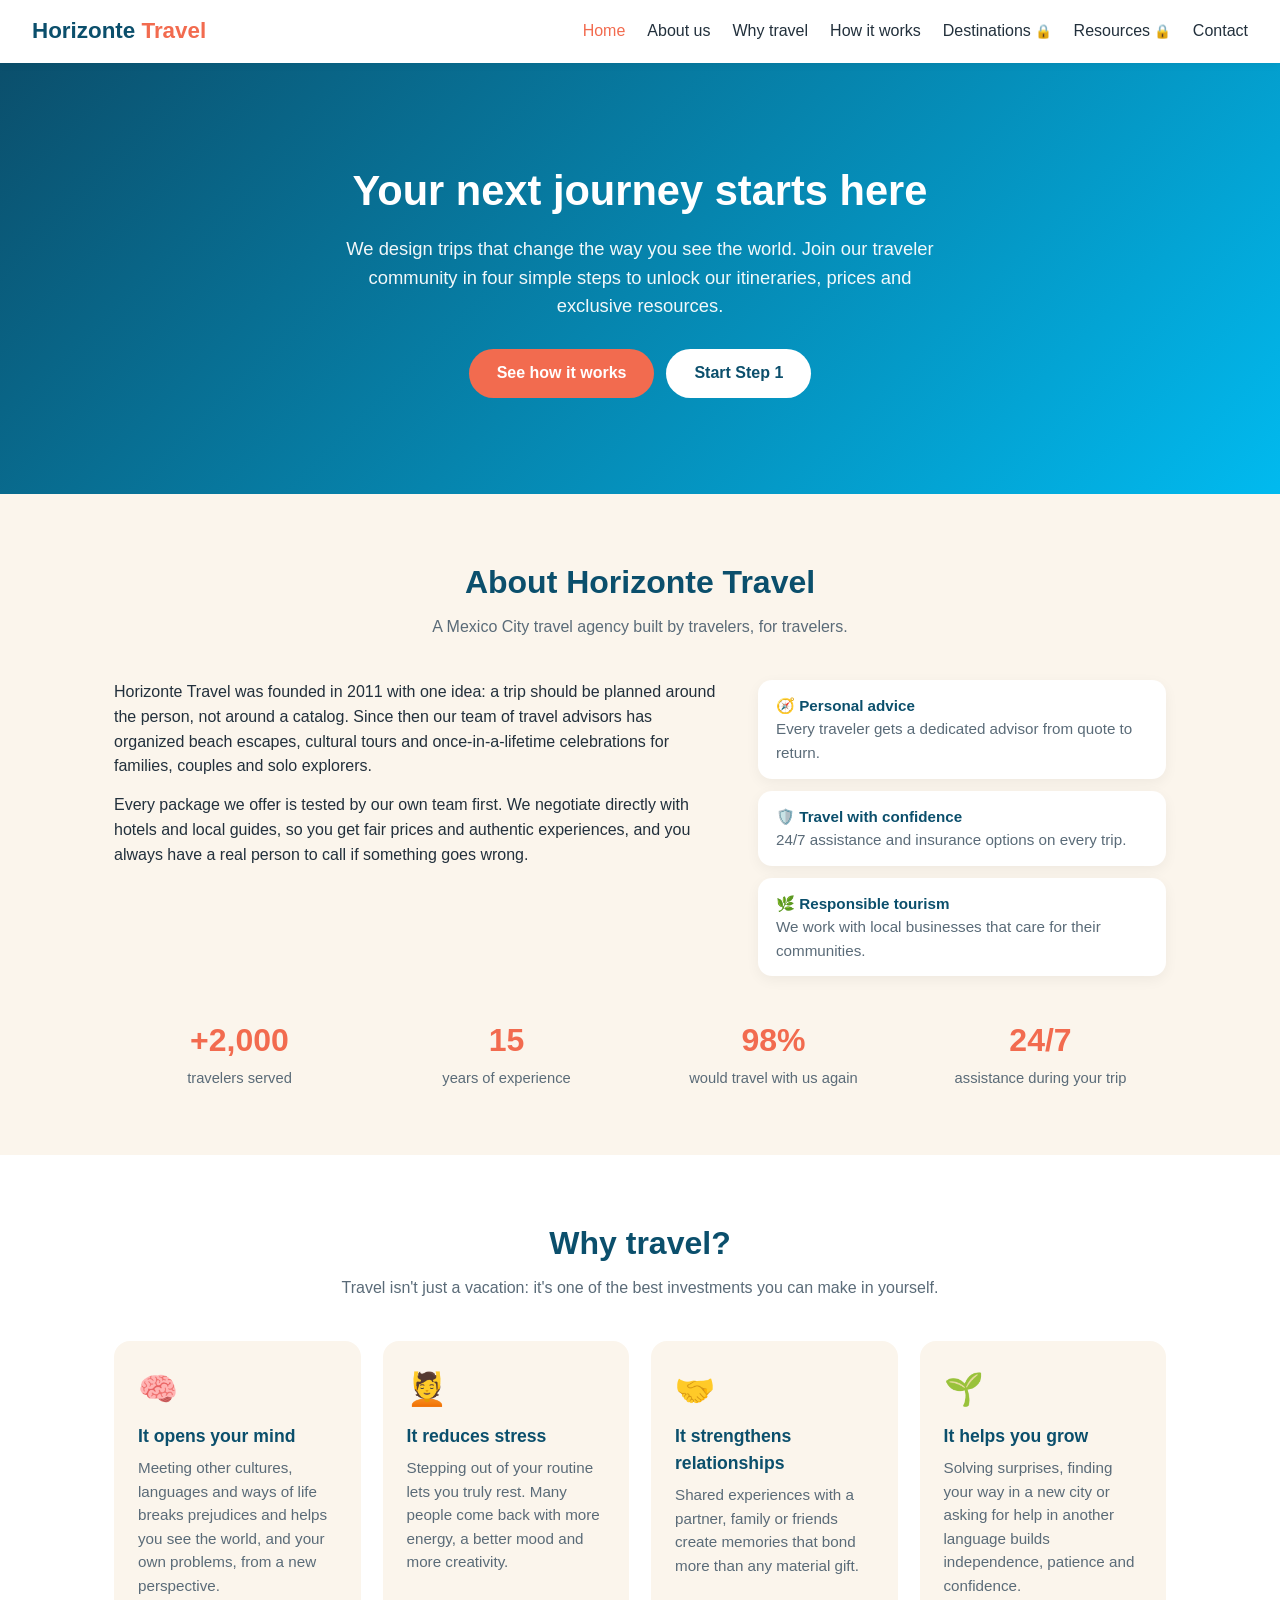
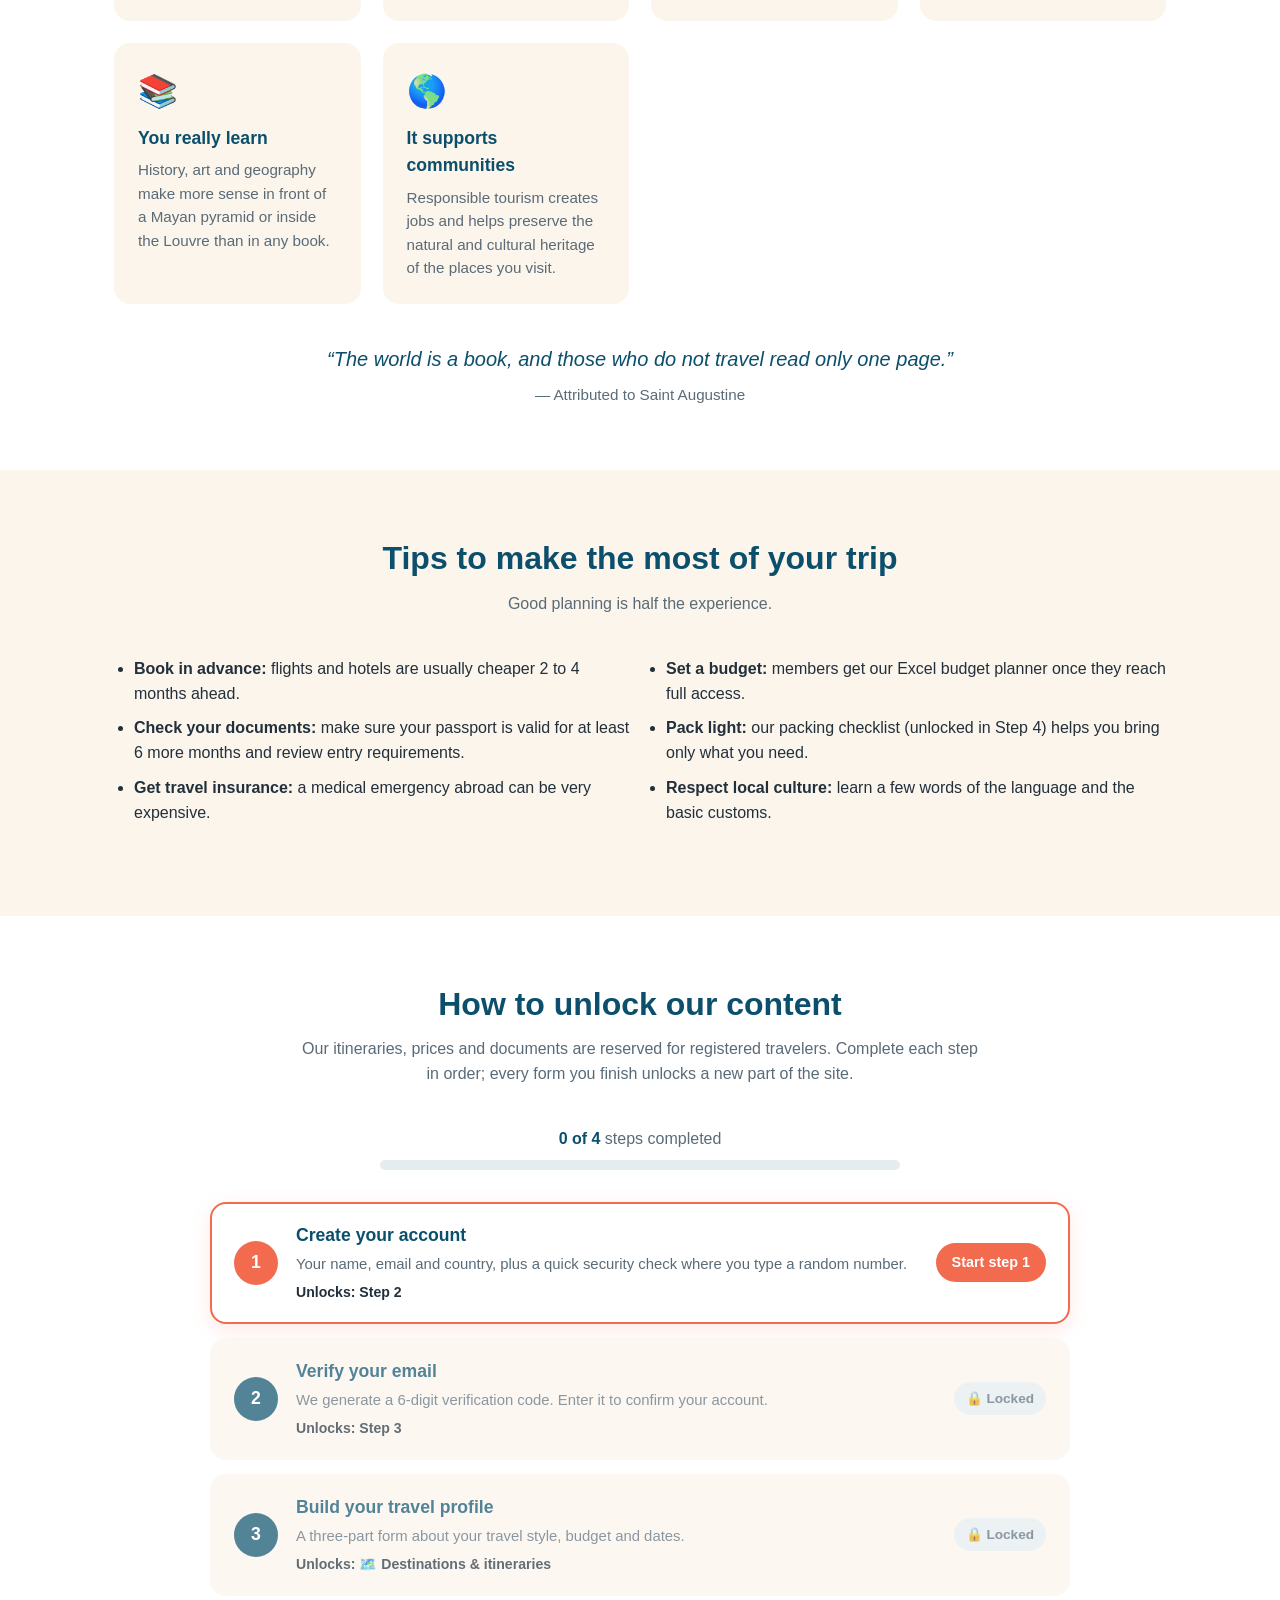
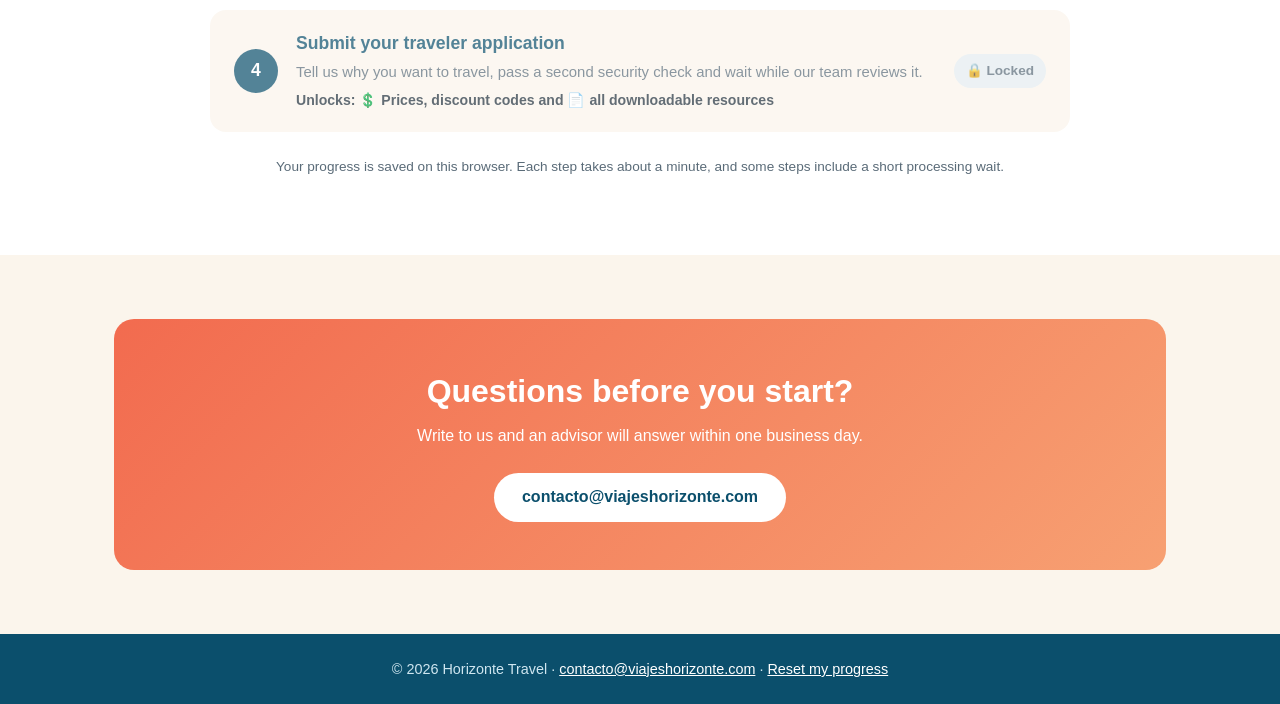
==== commit 1387fc83: "fix" ====
--- a/index.html
+++ b/index.html
@@ -1,190 +1,210 @@
 <!DOCTYPE html>
-<html lang="es">
+<html lang="en">
 <head>
   <meta charset="UTF-8">
   <meta name="viewport" content="width=device-width, initial-scale=1.0">
-  <title>Viajes Horizonte</title>
-  <meta name="description" content="Itinerarios de viaje, guías descargables y asesoría personalizada de Viajes Horizonte.">
+  <title>Horizonte Travel</title>
+  <meta name="description" content="Horizonte Travel: who we are, why travel matters, and how to unlock our itineraries, prices and travel resources.">
   <link rel="stylesheet" href="estilos.css">
-  <script src="acceso.js"></script>
+  <script src="access.js"></script>
 </head>
 <body>
   <nav>
-    <a href="index.html" class="logo">Viajes <span>Horizonte</span></a>
+    <a href="index.html" class="logo">Horizonte <span>Travel</span></a>
     <ul>
-      <li><a href="#inicio" class="activo">Inicio</a></li>
-      <li><a href="#por-que-viajar">Por qué viajar</a></li>
-      <li><a href="#itinerarios">Itinerarios</a></li>
-      <li><a href="#documentos">Recursos</a></li>
-      <li><a href="cuestionario.html" data-si-registrado="recursos.html">Desbloquear 🔓</a></li>
-      <li><a href="#contacto">Contacto</a></li>
+      <li><a href="#home" class="activo">Home</a></li>
+      <li><a href="#about">About us</a></li>
+      <li><a href="#why-travel">Why travel</a></li>
+      <li><a href="#how-it-works">How it works</a></li>
+      <li><a href="destinations.html" data-level="3">Destinations</a></li>
+      <li><a href="resources.html" data-level="4">Resources</a></li>
+      <li><a href="#contact">Contact</a></li>
     </ul>
   </nav>
 
-  <header class="hero" id="inicio">
-    <h1>Descubre tu próximo destino</h1>
-    <p>Consulta y descarga los itinerarios completos de nuestros viajes, guías prácticas y plantillas para planear tu aventura.</p>
+  <header class="hero" id="home">
+    <h1>Your next journey starts here</h1>
+    <p>We design trips that change the way you see the world. Join our traveler community in four simple steps to unlock our itineraries, prices and exclusive resources.</p>
     <div class="acciones">
-      <a href="#itinerarios" class="boton">Ver itinerarios</a>
-      <a href="cuestionario.html" class="boton secundario" data-si-registrado="recursos.html">Ver precios y recursos</a>
+      <a href="#how-it-works" class="boton">See how it works</a>
+      <a href="register.html" class="boton secundario" id="hero-cta">Start Step 1</a>
     </div>
   </header>
 
-  <!-- La importancia de viajar -->
+  <!-- About the company -->
+  <section id="about">
+    <h2>About Horizonte Travel</h2>
+    <p class="subtitulo">A Mexico City travel agency built by travelers, for travelers.</p>
+    <div class="acerca">
+      <div>
+        <p>Horizonte Travel was founded in 2011 with one idea: a trip should be planned around the person, not around a catalog. Since then our team of travel advisors has organized beach escapes, cultural tours and once-in-a-lifetime celebrations for families, couples and solo explorers.</p>
+        <p>Every package we offer is tested by our own team first. We negotiate directly with hotels and local guides, so you get fair prices and authentic experiences, and you always have a real person to call if something goes wrong.</p>
+      </div>
+      <ul class="valores">
+        <li><strong>🧭 Personal advice</strong> Every traveler gets a dedicated advisor from quote to return.</li>
+        <li><strong>🛡️ Travel with confidence</strong> 24/7 assistance and insurance options on every trip.</li>
+        <li><strong>🌿 Responsible tourism</strong> We work with local businesses that care for their communities.</li>
+      </ul>
+    </div>
+    <div class="cifras">
+      <div class="cifra"><strong>+2,000</strong><span>travelers served</span></div>
+      <div class="cifra"><strong>15</strong><span>years of experience</span></div>
+      <div class="cifra"><strong>98%</strong><span>would travel with us again</span></div>
+      <div class="cifra"><strong>24/7</strong><span>assistance during your trip</span></div>
+    </div>
+  </section>
+
+  <!-- Why travel -->
   <div class="banda">
-    <section id="por-que-viajar">
-      <h2>La importancia de viajar</h2>
-      <p class="subtitulo">Viajar no es solo tomar vacaciones: es una de las mejores inversiones que puedes hacer en ti mismo. Estas son algunas razones.</p>
+    <section id="why-travel">
+      <h2>Why travel?</h2>
+      <p class="subtitulo">Travel isn't just a vacation: it's one of the best investments you can make in yourself.</p>
 
       <div class="beneficios">
         <article class="beneficio">
           <div class="icono">🧠</div>
-          <h3>Abre la mente</h3>
-          <p>Conocer otras culturas, idiomas y formas de vivir rompe prejuicios y te ayuda a ver el mundo, y tus propios problemas, desde otra perspectiva.</p>
+          <h3>It opens your mind</h3>
+          <p>Meeting other cultures, languages and ways of life breaks prejudices and helps you see the world, and your own problems, from a new perspective.</p>
         </article>
         <article class="beneficio">
           <div class="icono">💆</div>
-          <h3>Reduce el estrés</h3>
-          <p>Salir de la rutina permite descansar de verdad. Muchas personas regresan de un viaje con más energía, mejor ánimo y más creatividad.</p>
+          <h3>It reduces stress</h3>
+          <p>Stepping out of your routine lets you truly rest. Many people come back with more energy, a better mood and more creativity.</p>
         </article>
         <article class="beneficio">
           <div class="icono">🤝</div>
-          <h3>Fortalece relaciones</h3>
-          <p>Las experiencias compartidas con pareja, familia o amigos crean recuerdos que unen más que cualquier objeto material.</p>
+          <h3>It strengthens relationships</h3>
+          <p>Shared experiences with a partner, family or friends create memories that bond more than any material gift.</p>
         </article>
         <article class="beneficio">
           <div class="icono">🌱</div>
-          <h3>Te hace crecer</h3>
-          <p>Resolver imprevistos, orientarte en una ciudad nueva o pedir ayuda en otro idioma desarrolla independencia, paciencia y confianza.</p>
+          <h3>It helps you grow</h3>
+          <p>Solving surprises, finding your way in a new city or asking for help in another language builds independence, patience and confidence.</p>
         </article>
         <article class="beneficio">
           <div class="icono">📚</div>
-          <h3>Aprendes de verdad</h3>
-          <p>La historia, el arte y la geografía se entienden mejor frente a una pirámide maya o dentro del Louvre que en cualquier libro.</p>
+          <h3>You really learn</h3>
+          <p>History, art and geography make more sense in front of a Mayan pyramid or inside the Louvre than in any book.</p>
         </article>
         <article class="beneficio">
           <div class="icono">🌎</div>
-          <h3>Apoya a comunidades</h3>
-          <p>El turismo responsable genera empleo y ayuda a conservar el patrimonio natural y cultural de los lugares que visitas.</p>
+          <h3>It supports communities</h3>
+          <p>Responsible tourism creates jobs and helps preserve the natural and cultural heritage of the places you visit.</p>
         </article>
       </div>
 
       <blockquote class="cita">
-        “El mundo es un libro, y quienes no viajan leen solo una página.”
-        <cite>— Atribuida a San Agustín</cite>
+        “The world is a book, and those who do not travel read only one page.”
+        <cite>— Attributed to Saint Augustine</cite>
       </blockquote>
-
-      <div class="cifras">
-        <div class="cifra"><strong>+2,000</strong><span>viajeros atendidos</span></div>
-        <div class="cifra"><strong>15</strong><span>años de experiencia</span></div>
-        <div class="cifra"><strong>98%</strong><span>volverían a viajar con nosotros</span></div>
-        <div class="cifra"><strong>24/7</strong><span>asistencia durante tu viaje</span></div>
-      </div>
     </section>
   </div>
 
   <section>
-    <h2>Consejos para aprovechar tu viaje</h2>
-    <p class="subtitulo">Planear bien es la mitad de la experiencia.</p>
+    <h2>Tips to make the most of your trip</h2>
+    <p class="subtitulo">Good planning is half the experience.</p>
     <ul class="consejos">
-      <li><strong>Reserva con anticipación:</strong> vuelos y hoteles suelen ser más baratos entre 2 y 4 meses antes.</li>
-      <li><strong>Revisa tus documentos:</strong> confirma la vigencia de tu pasaporte (mínimo 6 meses) y los requisitos de entrada.</li>
-      <li><strong>Contrata un seguro de viajero:</strong> una emergencia médica en el extranjero puede ser muy costosa.</li>
-      <li><strong>Haz un presupuesto:</strong> usa nuestra <a href="recursos.html">plantilla de Excel</a> para no llevarte sorpresas.</li>
-      <li><strong>Viaja ligero:</strong> nuestra <a href="recursos.html">lista de equipaje</a> te ayuda a llevar solo lo necesario.</li>
-      <li><strong>Respeta la cultura local:</strong> aprende algunas palabras del idioma y las costumbres básicas del lugar.</li>
+      <li><strong>Book in advance:</strong> flights and hotels are usually cheaper 2 to 4 months ahead.</li>
+      <li><strong>Check your documents:</strong> make sure your passport is valid for at least 6 more months and review entry requirements.</li>
+      <li><strong>Get travel insurance:</strong> a medical emergency abroad can be very expensive.</li>
+      <li><strong>Set a budget:</strong> members get our Excel budget planner once they reach full access.</li>
+      <li><strong>Pack light:</strong> our packing checklist (unlocked in Step 4) helps you bring only what you need.</li>
+      <li><strong>Respect local culture:</strong> learn a few words of the language and the basic customs.</li>
     </ul>
   </section>
 
-  <!-- Itinerarios -->
+  <!-- Instructions: how to unlock content -->
   <div class="banda">
-    <section id="itinerarios">
-      <h2>Nuestros viajes</h2>
-      <p class="subtitulo">Abre el itinerario en PDF. Dentro encontrarás enlaces a los precios, promociones y datos curiosos, que se desbloquean llenando un formulario rápido.</p>
-
-      <div class="viajes">
-        <article class="tarjeta">
-          <div class="imagen cancun">🏝️</div>
-          <div class="contenido">
-            <h3>Cancún</h3>
-            <p class="pais">México</p>
-            <ul class="detalles">
-              <li>📅 7 días / 6 noches</li>
-              <li>✈️ Vuelo + hotel todo incluido</li>
-              <li>🌊 Isla Mujeres, Chichén Itzá y Tulum</li>
-            </ul>
-            <p class="nota-pdf">🔒 Precios y código de descuento: dentro del PDF, después de llenar el formulario.</p>
-            <div class="acciones">
-              <a href="pdfs/itinerario-cancun.pdf" target="_blank" rel="noopener" class="boton">Ver itinerario (PDF)</a>
-            </div>
-          </div>
-        </article>
-
-        <article class="tarjeta">
-          <div class="imagen paris">🗼</div>
-          <div class="contenido">
-            <h3>París</h3>
-            <p class="pais">Francia</p>
-            <ul class="detalles">
-              <li>📅 10 días / 9 noches</li>
-              <li>✈️ Vuelo + hotel + tours</li>
-              <li>🎨 Louvre, Versalles y crucero por el Sena</li>
-            </ul>
-            <p class="nota-pdf">🔒 Precios y código de descuento: dentro del PDF, después de llenar el formulario.</p>
-            <div class="acciones">
-              <a href="pdfs/itinerario-paris.pdf" target="_blank" rel="noopener" class="boton">Ver itinerario (PDF)</a>
-            </div>
-          </div>
-        </article>
+    <section id="how-it-works">
+      <h2>How to unlock our content</h2>
+      <p class="subtitulo">Our itineraries, prices and documents are reserved for registered travelers. Complete each step in order; every form you finish unlocks a new part of the site.</p>
+
+      <div class="progreso-general">
+        <div class="progreso-texto"><strong id="progreso-num">0 of 4</strong> steps completed</div>
+        <div class="barra"><span id="progreso-barra"></span></div>
       </div>
+
+      <ol class="pasos" id="pasos">
+        <li data-step="1">
+          <div class="paso-num">1</div>
+          <div class="paso-info">
+            <h3>Create your account</h3>
+            <p>Your name, email and country, plus a quick security check where you type a random number.</p>
+            <p class="desbloquea">Unlocks: Step 2</p>
+          </div>
+          <div class="paso-estado"></div>
+        </li>
+        <li data-step="2">
+          <div class="paso-num">2</div>
+          <div class="paso-info">
+            <h3>Verify your email</h3>
+            <p>We generate a 6-digit verification code. Enter it to confirm your account.</p>
+            <p class="desbloquea">Unlocks: Step 3</p>
+          </div>
+          <div class="paso-estado"></div>
+        </li>
+        <li data-step="3">
+          <div class="paso-num">3</div>
+          <div class="paso-info">
+            <h3>Build your travel profile</h3>
+            <p>A three-part form about your travel style, budget and dates.</p>
+            <p class="desbloquea">Unlocks: 🗺️ Destinations &amp; itineraries</p>
+          </div>
+          <div class="paso-estado"></div>
+        </li>
+        <li data-step="4">
+          <div class="paso-num">4</div>
+          <div class="paso-info">
+            <h3>Submit your traveler application</h3>
+            <p>Tell us why you want to travel, pass a second security check and wait while our team reviews it.</p>
+            <p class="desbloquea">Unlocks: 💲 Prices, discount codes and 📄 all downloadable resources</p>
+          </div>
+          <div class="paso-estado"></div>
+        </li>
+      </ol>
+
+      <p class="ayuda" style="text-align:center;margin-top:24px">Your progress is saved on this browser. Each step takes about a minute, and some steps include a short processing wait.</p>
     </section>
   </div>
 
-  <!-- Recursos (bloqueados hasta llenar el formulario) -->
-  <section id="documentos">
-    <h2>Documentos y recursos</h2>
-    <p class="subtitulo" id="texto-recursos">Llena un formulario de 30 segundos para desbloquear los precios de cada viaje y descargar todos estos archivos.</p>
-
-    <div class="vista-previa" id="vista-previa">
-      <div class="documento"><div class="tipo pdf">PDF</div><div class="info"><h3>Itinerarios completos con precios</h3><p>Cancún y París, con enlaces a tarifas, actividades y códigos de descuento.</p></div></div>
-      <div class="documento"><div class="tipo docx">DOCX</div><div class="info"><h3>Itinerarios editables en Word</h3><p>Para agregar tus propias notas a cada día.</p></div></div>
-      <div class="documento"><div class="tipo docx">DOCX</div><div class="info"><h3>Lista de equipaje y requisitos de viaje</h3><p>Checklist y guía de pasaporte, visas y seguro.</p></div></div>
-      <div class="documento"><div class="tipo xlsx">XLSX</div><div class="info"><h3>Planificador de presupuesto</h3><p>Excel con fórmulas que calcula tu total por persona.</p></div></div>
-      <div class="documento"><div class="tipo txt">TXT</div><div class="info"><h3>Frases útiles en francés</h3><p>Para moverte por París sin problemas.</p></div></div>
-      <div class="candado">
-        <div class="icono">🔒</div>
-        <p><strong>Contenido bloqueado</strong><br>Solo te pedimos tu nombre, tu correo y por qué quieres viajar.</p>
-        <a href="cuestionario.html" class="boton" data-si-registrado="recursos.html" id="boton-recursos">Desbloquear ahora</a>
-      </div>
+  <section id="contact">
+    <div class="cta">
+      <h2>Questions before you start?</h2>
+      <p>Write to us and an advisor will answer within one business day.</p>
+      <a href="mailto:contacto@viajeshorizonte.com" class="boton secundario">contacto@viajeshorizonte.com</a>
     </div>
   </section>
 
-  <section>
-    <div class="cta">
-      <h2>¿Por qué quieres viajar tú?</h2>
-      <p>Cuéntanos en un par de líneas. A cambio te damos acceso a los precios y a todos nuestros documentos.</p>
-      <a href="cuestionario.html" class="boton secundario" data-si-registrado="recursos.html">Contarles y desbloquear</a>
-    </div>
-  </section>
-
-  <footer id="contacto">
-    © 2026 Viajes Horizonte · <a href="mailto:contacto@viajeshorizonte.com">contacto@viajeshorizonte.com</a>
+  <footer>
+    © 2026 Horizonte Travel · <a href="mailto:contacto@viajeshorizonte.com">contacto@viajeshorizonte.com</a> · <a href="#" id="reiniciar">Reset my progress</a>
   </footer>
 
   <script>
-    // Si la persona ya llenó el formulario, los botones llevan directo a los recursos.
+    // Shows the status of each step (done / current / locked) based on saved progress.
     (function () {
-      var reg = Acceso.registro();
-      if (!reg) return;
-      document.querySelectorAll('[data-si-registrado]').forEach(function (a) {
-        a.href = a.getAttribute('data-si-registrado');
+      var level = Access.level();
+      document.getElementById('progreso-num').textContent = level + ' of 4';
+      document.getElementById('progreso-barra').style.width = (level / 4 * 100) + '%';
+
+      document.querySelectorAll('#pasos li').forEach(function (li) {
+        var n = +li.getAttribute('data-step');
+        var box = li.querySelector('.paso-estado');
+        if (n <= level) {
+          li.classList.add('hecho');
+          box.innerHTML = '<span class="chip ok">✓ Completed</span>';
+        } else if (n === level + 1) {
+          li.classList.add('actual');
+          box.innerHTML = '<a class="boton chico" href="' + Access.STEPS[n].page + '">Start step ' + n + '</a>';
+        } else {
+          li.classList.add('pendiente');
+          box.innerHTML = '<span class="chip">🔒 Locked</span>';
+        }
       });
-      document.getElementById('vista-previa').classList.add('desbloqueada');
-      document.querySelector('.candado .icono').textContent = '🔓';
-      document.querySelector('.candado p').innerHTML = '<strong>Contenido desbloqueado</strong><br>Gracias por contarnos por qué quieres viajar.';
-      document.getElementById('boton-recursos').textContent = 'Ir a documentos y recursos';
-      document.getElementById('texto-recursos').textContent =
-        '¡Hola, ' + reg.nombre.split(' ')[0] + '! Ya tienes acceso a todos los documentos y a los precios.';
+
+      var cta = document.getElementById('hero-cta');
+      if (level >= 4) { cta.textContent = 'Go to prices & resources'; cta.href = 'resources.html'; }
+      else if (level >= 3) { cta.textContent = 'Continue with Step 4'; cta.href = Access.nextStepPage(); }
+      else if (level > 0) { cta.textContent = 'Continue with Step ' + (level + 1); cta.href = Access.nextStepPage(); }
     })();
   </script>
 </body>
--- a/estilos.css
+++ b/estilos.css
@@ -280,3 +280,118 @@
 .vista-previa .candado strong { color: var(--azul); font-size: 1.1rem; }
 .vista-previa.desbloqueada .documento { filter: none; opacity: 1; }
 .vista-previa.desbloqueada .candado .icono::after { content: ""; }
+
+/* ===== Multi-step access flow ===== */
+
+/* Locked links show a padlock */
+.bloqueado-link::after { content: " 🔒"; font-size: .85em; }
+
+/* About us */
+.acerca { display: grid; grid-template-columns: 3fr 2fr; gap: 32px; align-items: start; margin-bottom: 8px; }
+.acerca p { margin: 0 0 14px; }
+.valores { list-style: none; margin: 0; padding: 0; display: grid; gap: 12px; }
+.valores li { background: #fff; border-radius: 14px; padding: 14px 18px; box-shadow: 0 4px 14px rgba(0,0,0,.05); color: var(--gris); font-size: .95rem; }
+.valores strong { display: block; color: var(--azul); }
+
+/* Progress bars */
+.barra { height: 10px; background: #e4ecf0; border-radius: 999px; overflow: hidden; }
+.barra span { display: block; height: 100%; width: 0; background: linear-gradient(90deg, var(--turquesa), var(--coral)); transition: width .5s ease; }
+.progreso-general { max-width: 520px; margin: 0 auto 32px; }
+.progreso-texto { text-align: center; margin-bottom: 8px; color: var(--gris); }
+.progreso-texto strong { color: var(--azul); }
+
+/* Steps list (home) */
+.pasos { list-style: none; margin: 0 auto; padding: 0; max-width: 860px; display: grid; gap: 14px; }
+.pasos li { display: flex; align-items: center; gap: 18px; background: var(--arena); border-radius: 16px; padding: 18px 22px; border: 2px solid transparent; }
+.pasos li.actual { border-color: var(--coral); background: #fff; box-shadow: 0 6px 20px rgba(242,107,79,.15); }
+.pasos li.pendiente { opacity: .7; }
+.paso-num { flex: none; width: 44px; height: 44px; border-radius: 50%; background: var(--azul); color: #fff; font-weight: 700; display: flex; align-items: center; justify-content: center; font-size: 1.1rem; }
+.pasos li.hecho .paso-num { background: #2d9c6a; }
+.pasos li.actual .paso-num { background: var(--coral); }
+.paso-info { flex: 1; min-width: 0; }
+.paso-info h3 { margin: 0 0 4px; color: var(--azul); font-size: 1.1rem; }
+.paso-info p { margin: 0; color: var(--gris); font-size: .93rem; }
+.paso-info .desbloquea { margin-top: 6px; color: var(--texto); font-weight: 600; font-size: .88rem; }
+.paso-estado { flex: none; }
+.chip { display: inline-block; padding: 6px 12px; border-radius: 999px; background: #e4ecf0; color: var(--gris); font-size: .85rem; font-weight: 600; white-space: nowrap; }
+.chip.ok { background: #dff3e9; color: #1e7a50; }
+
+/* Stepper on form pages */
+.stepper { list-style: none; display: flex; justify-content: center; gap: 8px; padding: 0; margin: 0 auto 32px; max-width: 820px; }
+.stepper li { flex: 1; display: flex; flex-direction: column; align-items: center; gap: 6px; font-size: .85rem; color: var(--gris); text-align: center; position: relative; }
+.stepper li span { width: 34px; height: 34px; border-radius: 50%; background: #e4ecf0; color: var(--gris); font-weight: 700; display: flex; align-items: center; justify-content: center; position: relative; z-index: 1; }
+.stepper li:not(:last-child)::after { content: ""; position: absolute; top: 16px; left: calc(50% + 22px); right: calc(-50% + 22px); height: 3px; background: #e4ecf0; }
+.stepper li.hecho span { background: #2d9c6a; color: #fff; }
+.stepper li.hecho::after { background: #2d9c6a !important; }
+.stepper li.actual span { background: var(--coral); color: #fff; }
+.stepper li.actual { color: var(--texto); font-weight: 600; }
+
+/* Notices */
+.aviso { max-width: 820px; margin: 0 auto 24px; padding: 14px 18px; border-radius: 12px; background: #fff4e5; border: 1px solid #f7c89b; }
+.aviso.exito { background: #dff3e9; border-color: #a6dcc0; margin-top: 24px; }
+
+/* Processing overlay (delays) */
+.overlay { position: fixed; inset: 0; z-index: 100; background: rgba(11,79,108,.55); display: flex; align-items: center; justify-content: center; padding: 16px; animation: aparecer .2s ease; }
+.overlay-card { background: #fff; border-radius: 18px; padding: 32px 28px; width: min(380px, 100%); text-align: center; box-shadow: 0 20px 60px rgba(0,0,0,.25); }
+.overlay-msg { min-height: 1.5em; margin: 16px 0; font-weight: 600; color: var(--azul); }
+.spinner { width: 48px; height: 48px; margin: 0 auto; border: 5px solid #e4ecf0; border-top-color: var(--coral); border-radius: 50%; animation: girar .9s linear infinite; }
+@keyframes girar { to { transform: rotate(360deg); } }
+@keyframes aparecer { from { opacity: 0; } }
+
+/* CAPTCHA (phrase) */
+.captcha { clear: both; min-width: 0; max-width: 420px; }
+.captcha-campo { display: flex; flex-direction: column; gap: 6px; margin-bottom: 12px; }
+label.check { font-weight: 400; display: flex; gap: 8px; align-items: flex-start; }
+label.check input { margin-top: 4px; }
+
+/* Email verification */
+.espera { margin: 0 0 10px; }
+.bandeja { margin: 18px 0; border: 1px solid var(--borde); border-left: 4px solid var(--turquesa); border-radius: 12px; padding: 14px 18px; background: #f6fbfd; animation: aparecer .4s ease; }
+.bandeja-cabeza { font-size: .85rem; color: var(--gris); margin-bottom: 6px; overflow-wrap: anywhere; }
+.bandeja p { margin: 4px 0; }
+.bandeja strong { display: block; font-size: 2rem; letter-spacing: 8px; color: var(--azul); margin: 6px 0; }
+.enlace { background: none; border: 0; padding: 0; font: inherit; color: var(--azul); text-decoration: underline; cursor: pointer; }
+.enlace:disabled { color: var(--gris); text-decoration: none; cursor: default; }
+
+/* Wizard (profile) */
+.subpasos { display: flex; gap: 8px; flex-wrap: wrap; justify-content: center; margin-bottom: 18px; }
+.subpasos span { padding: 6px 14px; border-radius: 999px; background: #e4ecf0; color: var(--gris); font-size: .88rem; font-weight: 600; }
+.subpasos span.activo { background: var(--azul); color: #fff; }
+.subpasos span.hecho { background: #dff3e9; color: #1e7a50; }
+.navegacion { display: flex; justify-content: center; gap: 12px; }
+
+/* Destinations */
+.itinerario { display: grid; grid-template-columns: 220px 1fr; gap: 28px; background: #fff; border-radius: 18px; overflow: hidden; box-shadow: 0 6px 20px rgba(0,0,0,.08); }
+.banda .itinerario { background: var(--arena); }
+.itinerario .imagen { height: auto; min-height: 180px; }
+.itinerario .contenido { padding: 24px 28px 28px 0; }
+.itinerario h2 { text-align: left; }
+.detalles.en-linea { display: flex; flex-wrap: wrap; gap: 6px 18px; }
+details { border-top: 1px solid var(--borde); padding: 10px 0; }
+summary { cursor: pointer; font-weight: 600; color: var(--azul); }
+.dias { margin: 10px 0 0; padding-left: 22px; }
+.dias li { margin-bottom: 6px; }
+.incluye { display: grid; grid-template-columns: 1fr 1fr; gap: 12px; }
+.incluye ul { list-style: none; padding: 0; margin: 10px 0 0; font-size: .93rem; }
+.precio-bloqueado { margin-top: 14px; display: flex; align-items: center; justify-content: space-between; gap: 12px; flex-wrap: wrap; padding: 14px 16px; border-radius: 12px; border: 2px dashed var(--coral); }
+.precio-bloqueado.abierto { border-style: solid; }
+
+/* Application review */
+.revision .barra { margin: 12px 0 18px; }
+.estado-revision { list-style: none; padding: 0; margin: 0 0 20px; display: grid; gap: 8px; }
+.estado-revision li { color: var(--gris); }
+.estado-revision li::before { content: "○ "; }
+.estado-revision li.hecho { color: #1e7a50; font-weight: 600; }
+.estado-revision li.hecho::before { content: "✓ "; }
+
+@media (max-width: 700px) {
+  .acerca { grid-template-columns: 1fr; }
+  .pasos li { flex-wrap: wrap; }
+  .paso-estado { width: 100%; padding-left: 62px; }
+  .stepper li { font-size: .72rem; }
+  .itinerario { grid-template-columns: 1fr; }
+  .itinerario .imagen { min-height: 120px; }
+  .itinerario .contenido { padding: 0 18px 22px; }
+  .incluye { grid-template-columns: 1fr; }
+  .aviso { margin-left: 16px; margin-right: 16px; }
+}
